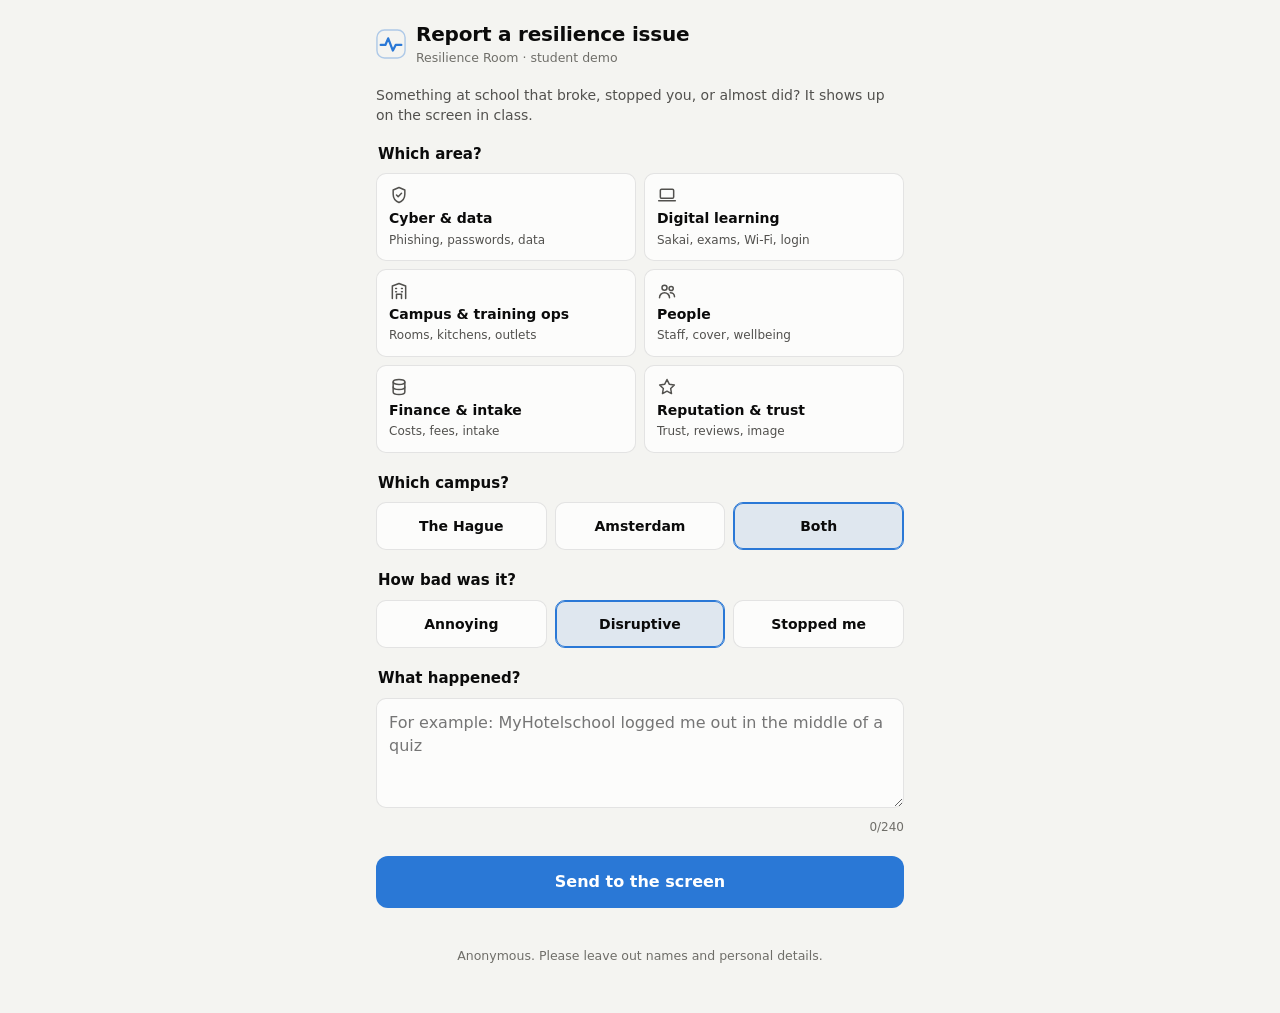
==== report.html @ 8b1511fc "Resilience Room: LDD class 8 demo dashboard Co-Authored-By: Claude Opus 5.5 (1M context) <noreply@an" ====
<!doctype html>
<html lang="en">
<head>
<meta charset="utf-8">
<meta name="viewport" content="width=device-width, initial-scale=1">
<title>Report an issue · Resilience Room</title>
<meta name="description" content="Report a resilience problem you have run into at school. It appears on the Resilience Room dashboard.">
<link rel="icon" href="data:image/svg+xml,%3Csvg xmlns='http://www.w3.org/2000/svg' viewBox='0 0 32 32'%3E%3Crect width='32' height='32' rx='8' fill='%231a1a19'/%3E%3Cpath d='M5 17h5l3-7 5 13 3-6h6' fill='none' stroke='%233987e5' stroke-width='2.6' stroke-linecap='round' stroke-linejoin='round'/%3E%3C/svg%3E">
<link rel="stylesheet" href="assets/style.css">
<style>
  .form { max-width: 560px; margin: 0 auto; padding: 20px 16px 48px; }
  .form header { display: flex; align-items: center; gap: 10px; margin-bottom: 18px; }
  .form header svg { width: 30px; height: 30px; color: var(--accent); flex: none; }
  .form h1 { font-size: 20px; }
  .form .lead { color: var(--ink-2); font-size: 14px; margin-bottom: 18px; }
  fieldset { border: 0; padding: 0; margin: 0 0 20px; }
  legend { font-weight: 600; font-size: 15px; margin-bottom: 8px; }
  .opts { display: grid; grid-template-columns: 1fr 1fr; gap: 8px; }
  .opts.three { grid-template-columns: repeat(3, 1fr); }
  .opt input { position: absolute; opacity: 0; pointer-events: none; }
  .opt label {
    display: flex; flex-direction: column; gap: 3px; min-height: 64px; padding: 11px 12px; border-radius: 10px;
    border: 1px solid var(--border); background: var(--surface); cursor: pointer; font-size: 14px; font-weight: 600;
  }
  .opt label svg { width: 20px; height: 20px; color: var(--ink-2); }
  .opt label small { font-weight: 400; font-size: 12px; color: var(--ink-2); }
  .opt input:checked + label { border-color: var(--accent); box-shadow: inset 0 0 0 1px var(--accent); background: var(--accent-wash); }
  .opt input:focus-visible + label { outline: 2px solid var(--accent); outline-offset: 2px; }
  .opts.three .opt label { min-height: 48px; justify-content: center; text-align: center; }
  textarea {
    width: 100%; min-height: 110px; padding: 12px; border-radius: 10px; border: 1px solid var(--border);
    background: var(--surface); font-size: 16px; resize: vertical;
  }
  textarea:focus { outline: 2px solid var(--accent); outline-offset: 1px; }
  .count { text-align: right; font-size: 12px; color: var(--muted); margin-top: 4px; }
  .send {
    width: 100%; height: 52px; border: 0; border-radius: 12px; background: var(--accent); color: #fff; font-weight: 600; font-size: 16px;
  }
  .send:disabled { opacity: 0.5; cursor: default; }
  .hint { font-size: 12.5px; color: var(--muted); margin-top: 10px; text-align: center; }
  .err { color: var(--bad-text); font-size: 13.5px; margin-top: 10px; text-align: center; min-height: 1.4em; }
  .done { text-align: center; padding: 40px 10px; }
  .done svg { width: 56px; height: 56px; color: var(--good); }
  .done h2 { font-size: 22px; margin: 12px 0 6px; }
  .done p { color: var(--ink-2); }
  .again { margin-top: 20px; height: 44px; padding: 0 18px; border-radius: 10px; border: 1px solid var(--border); background: var(--surface); font-weight: 600; }
</style>
</head>
<body>
<main class="form">
  <header>
    <svg viewBox="0 0 32 32" aria-hidden="true"><rect x="1" y="1" width="30" height="30" rx="8" fill="none" stroke="currentColor" stroke-opacity=".35" stroke-width="1.5"/><path d="M5 17h5l3-7 5 13 3-6h6" fill="none" stroke="currentColor" stroke-width="2.4" stroke-linecap="round" stroke-linejoin="round"/></svg>
    <div><h1>Report a resilience issue</h1><p class="muted" style="font-size:12.5px">Resilience Room · student demo</p></div>
  </header>

  <form id="f" novalidate>
    <p class="lead">Something at school that broke, stopped you, or almost did? It shows up on the screen in class.</p>

    <fieldset>
      <legend>Which area?</legend>
      <div class="opts" id="pillarOpts"></div>
    </fieldset>

    <fieldset>
      <legend>Which campus?</legend>
      <div class="opts three">
        <div class="opt"><input type="radio" name="campus" id="c1" value="The Hague"><label for="c1">The Hague</label></div>
        <div class="opt"><input type="radio" name="campus" id="c2" value="Amsterdam"><label for="c2">Amsterdam</label></div>
        <div class="opt"><input type="radio" name="campus" id="c3" value="Both" checked><label for="c3">Both</label></div>
      </div>
    </fieldset>

    <fieldset>
      <legend>How bad was it?</legend>
      <div class="opts three">
        <div class="opt"><input type="radio" name="sev" id="s1" value="1"><label for="s1">Annoying</label></div>
        <div class="opt"><input type="radio" name="sev" id="s2" value="2" checked><label for="s2">Disruptive</label></div>
        <div class="opt"><input type="radio" name="sev" id="s3" value="3"><label for="s3">Stopped me</label></div>
      </div>
    </fieldset>

    <fieldset>
      <legend><label for="note">What happened?</label></legend>
      <textarea id="note" maxlength="240" placeholder="For example: MyHotelschool logged me out in the middle of a quiz"></textarea>
      <div class="count"><span id="cnt">0</span>/240</div>
    </fieldset>

    <button class="send" id="send" type="submit">Send to the screen</button>
    <p class="err" id="err" role="alert"></p>
    <p class="hint">Anonymous. Please leave out names and personal details.</p>
  </form>

  <div class="done" id="done" hidden>
    <svg viewBox="0 0 24 24" fill="none" stroke="currentColor" stroke-width="2" stroke-linecap="round" stroke-linejoin="round" aria-hidden="true"><circle cx="12" cy="12" r="10"/><path d="M7.5 12.5l3 3 6-6.5"/></svg>
    <h2>Sent. Look at the screen.</h2>
    <p>Your report is on the dashboard now.</p>
    <button class="again" id="again" type="button">Report another</button>
  </div>
</main>

<script src="assets/data.js"></script>
<script>
(function () {
  var CLOUD = { rpc: 'https://fziyuauwrfdmiomwelij.supabase.co/rest/v1/rpc/', key: 'sb_publishable_ADg1MNwF3XHtn0bdRYv8cw_NfdZomZ6' };
  var HINTS = {
    cyber: 'Phishing, passwords, data',
    learning: 'Sakai, exams, Wi-Fi, login',
    campus: 'Rooms, kitchens, outlets',
    people: 'Staff, cover, wellbeing',
    finance: 'Costs, fees, intake',
    reputation: 'Trust, reviews, image'
  };
  var ICON = {
    cyber: '<path d="M12 3l7 3v5c0 4.5-3 8.3-7 10-4-1.7-7-5.5-7-10V6z"/><path d="M9 12l2 2 4-4"/>',
    learning: '<rect x="4" y="5" width="16" height="11" rx="1.5"/><path d="M2 19h20"/>',
    campus: '<path d="M4 21V6l8-3 8 3v15"/><path d="M9 21v-5h6v5M8 9h1M15 9h1M8 13h1M15 13h1"/>',
    people: '<circle cx="9" cy="8" r="3"/><path d="M3 20c0-3.3 2.7-6 6-6s6 2.7 6 6"/><circle cx="17" cy="9" r="2.5"/><path d="M16 14c2.8 0 5 2.2 5 5"/>',
    finance: '<ellipse cx="12" cy="6" rx="7" ry="3"/><path d="M5 6v6c0 1.7 3.1 3 7 3s7-1.3 7-3V6"/><path d="M5 12v6c0 1.7 3.1 3 7 3s7-1.3 7-3v-6"/>',
    reputation: '<path d="M12 3l2.7 5.6 6.1.9-4.4 4.3 1 6.1L12 17l-5.4 2.9 1-6.1-4.4-4.3 6.1-.9z"/>'
  };
  var $ = function (id) { return document.getElementById(id); };
  $('pillarOpts').innerHTML = window.RR.pillars.map(function (p, i) {
    return '<div class="opt"><input type="radio" name="pillar" id="p' + i + '" value="' + p.id + '"><label for="p' + i + '">' +
      '<svg viewBox="0 0 24 24" fill="none" stroke="currentColor" stroke-width="1.8" stroke-linecap="round" stroke-linejoin="round" aria-hidden="true">' + ICON[p.id] + '</svg>' +
      p.name + '<small>' + HINTS[p.id] + '</small></label></div>';
  }).join('');

  var note = $('note');
  note.addEventListener('input', function () { $('cnt').textContent = note.value.length; });

  function val(name) { var c = document.querySelector('input[name="' + name + '"]:checked'); return c ? c.value : null; }

  $('f').addEventListener('submit', function (e) {
    e.preventDefault();
    var err = $('err');
    err.textContent = '';
    var pillar = val('pillar');
    if (!pillar) { err.textContent = 'Pick an area first.'; return; }
    if (note.value.trim().length < 3) { err.textContent = 'Write a few words about what happened.'; note.focus(); return; }
    var btn = $('send');
    btn.disabled = true; btn.textContent = 'Sending…';
    fetch(CLOUD.rpc + 'resilience_report', {
      method: 'POST',
      headers: { apikey: CLOUD.key, Authorization: 'Bearer ' + CLOUD.key, 'Content-Type': 'application/json' },
      body: JSON.stringify({ p_pillar: pillar, p_campus: val('campus'), p_severity: Number(val('sev')), p_note: note.value.trim() })
    }).then(function (r) {
      if (!r.ok) return r.json().then(function (j) { throw new Error(j && j.message || 'Error ' + r.status); });
      $('f').hidden = true; $('done').hidden = false;
    }).catch(function (x) {
      err.textContent = 'Could not send: ' + (x.message || x) + '. Try again.';
    }).then(function () {
      btn.disabled = false; btn.textContent = 'Send to the screen';
    });
  });

  $('again').addEventListener('click', function () {
    note.value = ''; $('cnt').textContent = '0';
    $('done').hidden = true; $('f').hidden = false;
    window.scrollTo(0, 0);
  });
})();
</script>
</body>
</html>
---- assets/style.css ----
:root {
  color-scheme: light;
  --page: #f4f4f1;
  --surface: #fcfcfb;
  --surface-2: #f0efec;
  --ink: #0b0b0b;
  --ink-2: #52514e;
  --muted: #6f6e69;
  --grid: #e1e0d9;
  --axis: #c3c2b7;
  --border: rgba(11, 11, 11, 0.10);
  --accent: #2a78d6;
  --accent-wash: rgba(42, 120, 214, 0.10);
  --good: #0ca30c;
  --warning: #fab219;
  --serious: #ec835a;
  --critical: #d03b3b;
  --good-text: #006300;
  --bad-text: #b02a2a;
  --shadow: 0 1px 2px rgba(0, 0, 0, 0.04);
  --radius: 10px;
  --mono: ui-monospace, "SF Mono", Menlo, Consolas, monospace;
}
@media (prefers-color-scheme: dark) {
  :root:not([data-theme="light"]) {
    color-scheme: dark;
    --page: #0d0d0d;
    --surface: #1a1a19;
    --surface-2: #232321;
    --ink: #f0efec;
    --ink-2: #c3c2b7;
    --muted: #8f8d86;
    --grid: #2c2c2a;
    --axis: #383835;
    --border: rgba(255, 255, 255, 0.10);
    --accent: #3987e5;
    --accent-wash: rgba(57, 135, 229, 0.14);
    --good-text: #0ca30c;
    --bad-text: #e66767;
    --shadow: none;
  }
}
:root[data-theme="dark"] {
  color-scheme: dark;
  --page: #0d0d0d;
  --surface: #1a1a19;
  --surface-2: #232321;
  --ink: #f0efec;
  --ink-2: #c3c2b7;
  --muted: #8f8d86;
  --grid: #2c2c2a;
  --axis: #383835;
  --border: rgba(255, 255, 255, 0.10);
  --accent: #3987e5;
  --accent-wash: rgba(57, 135, 229, 0.14);
  --good-text: #0ca30c;
  --bad-text: #e66767;
  --shadow: none;
}

* { box-sizing: border-box; }
[hidden] { display: none !important; }
html { -webkit-text-size-adjust: 100%; scroll-behavior: smooth; scroll-padding-top: 120px; }
body {
  margin: 0;
  background: var(--page);
  color: var(--ink);
  font: 15px/1.45 system-ui, -apple-system, "Segoe UI", sans-serif;
}
button, input, select, textarea { font: inherit; color: inherit; }
button { cursor: pointer; }
h1, h2, h3, h4 { margin: 0; font-weight: 600; letter-spacing: -0.01em; }
p { margin: 0; }
a { color: var(--accent); }
.wrap { max-width: 1440px; margin: 0 auto; padding: 0 24px; }
.mono { font-family: var(--mono); font-variant-numeric: tabular-nums; }
.muted { color: var(--muted); }
.ink2 { color: var(--ink-2); }
.sr { position: absolute; width: 1px; height: 1px; overflow: hidden; clip: rect(0 0 0 0); white-space: nowrap; }

/* Top bar */
.top {
  position: sticky; top: 0; z-index: 20;
  background: color-mix(in srgb, var(--page) 88%, transparent);
  backdrop-filter: blur(10px);
  border-bottom: 1px solid var(--border);
}
.top .wrap { display: flex; align-items: center; gap: 16px; min-height: 60px; flex-wrap: wrap; padding-top: 8px; padding-bottom: 8px; }
.brand { display: flex; align-items: center; gap: 12px; margin-right: auto; min-width: 0; }
.brand-mark { width: 34px; height: 34px; flex: none; color: var(--accent); }
.brand h1 { font-size: 18px; line-height: 1.15; }
.brand p { font-size: 12.5px; color: var(--ink-2); }
.demo-tag {
  font-size: 11px; font-weight: 600; letter-spacing: 0.06em; text-transform: uppercase;
  padding: 3px 8px; border-radius: 999px; border: 1px solid var(--border); color: var(--ink-2); white-space: nowrap;
}
.clock { font-size: 13px; color: var(--ink-2); white-space: nowrap; display: flex; align-items: center; gap: 8px; }
.pulse-dot { width: 8px; height: 8px; border-radius: 50%; background: var(--good); box-shadow: 0 0 0 0 rgba(12, 163, 12, 0.5); animation: pulse 2s infinite; }
@keyframes pulse { 0% { box-shadow: 0 0 0 0 rgba(12, 163, 12, 0.45); } 70% { box-shadow: 0 0 0 8px rgba(12, 163, 12, 0); } 100% { box-shadow: 0 0 0 0 rgba(12, 163, 12, 0); } }
.icon-btn {
  display: inline-flex; align-items: center; justify-content: center; gap: 6px;
  height: 34px; min-width: 34px; padding: 0 10px; border-radius: 8px;
  border: 1px solid var(--border); background: var(--surface); color: var(--ink-2); font-size: 13px;
}
.icon-btn:hover { color: var(--ink); background: var(--surface-2); }
.icon-btn svg { width: 16px; height: 16px; }

.subnav { display: flex; gap: 4px; overflow-x: auto; scrollbar-width: none; border-top: 1px solid var(--border); }
.subnav::-webkit-scrollbar { display: none; }
.subnav a {
  flex: none; padding: 9px 10px; font-size: 13px; color: var(--ink-2); text-decoration: none; border-bottom: 2px solid transparent;
}
.subnav a:hover { color: var(--ink); }
.subnav a.on { color: var(--ink); border-bottom-color: var(--accent); }

/* Filters */
.filters { display: flex; flex-wrap: wrap; gap: 12px 20px; align-items: center; padding: 18px 0 6px; }
.seg { display: inline-flex; border: 1px solid var(--border); border-radius: 9px; padding: 3px; background: var(--surface); }
.seg button { border: 0; background: none; padding: 6px 12px; border-radius: 6px; font-size: 13px; color: var(--ink-2); }
.seg button:hover { color: var(--ink); }
.seg button[aria-pressed="true"] { background: var(--surface-2); color: var(--ink); font-weight: 600; box-shadow: inset 0 0 0 1px var(--border); }
.filter-label { font-size: 12px; color: var(--muted); margin-right: 8px; }
.filters .note { font-size: 12.5px; color: var(--muted); margin-left: auto; }

/* Sections and cards */
section.block { padding: 22px 0 6px; }
.section-head { display: flex; align-items: baseline; gap: 12px; flex-wrap: wrap; margin-bottom: 12px; }
.section-head h2 { font-size: 19px; }
.section-head p { color: var(--ink-2); font-size: 13.5px; }
.section-head .num { font-family: var(--mono); font-size: 12px; color: var(--muted); }
.card {
  background: var(--surface); border: 1px solid var(--border); border-radius: var(--radius); box-shadow: var(--shadow);
  padding: 16px 18px; min-width: 0;
}
.card h3 { font-size: 14.5px; }
.card .sub { font-size: 12.5px; color: var(--ink-2); }

/* Status chip: icon + label, never colour alone */
.status { display: inline-flex; align-items: center; gap: 5px; font-size: 12.5px; font-weight: 600; color: var(--ink); white-space: nowrap; }
.status svg { width: 14px; height: 14px; flex: none; }
.s-good { --s: var(--good); }
.s-warning { --s: var(--warning); }
.s-serious { --s: var(--serious); }
.s-critical { --s: var(--critical); }
.status svg { color: var(--s); }

/* Overview */
.overview { display: grid; grid-template-columns: minmax(320px, 1fr) minmax(0, 2fr); gap: 14px; }
.hero { display: flex; flex-direction: column; gap: 10px; }
.hero-top { display: flex; align-items: flex-end; gap: 16px; flex-wrap: wrap; }
.hero-num { font-size: 72px; line-height: 0.9; font-weight: 600; letter-spacing: -0.03em; }
.hero-num small { font-size: 22px; color: var(--muted); font-weight: 500; letter-spacing: 0; }
.hero-meta { display: flex; flex-direction: column; gap: 4px; padding-bottom: 6px; }
.delta { font-size: 13px; font-weight: 600; }
.delta.up { color: var(--good-text); }
.delta.down { color: var(--bad-text); }
.delta.flat { color: var(--muted); }
.hero p.read { font-size: 13.5px; color: var(--ink-2); }
.chart-box { position: relative; }
.chart-box svg { display: block; width: 100%; overflow: visible; }
.tip {
  position: absolute; pointer-events: none; z-index: 5; min-width: 120px;
  background: var(--surface); border: 1px solid var(--border); border-radius: 8px; padding: 7px 10px;
  box-shadow: 0 6px 20px rgba(0, 0, 0, 0.18); font-size: 12.5px; opacity: 0; transition: opacity 0.12s;
}
.tip strong { display: block; font-size: 15px; }
.tip .k { color: var(--ink-2); }
.tip .key { display: inline-block; width: 12px; height: 2px; background: var(--accent); vertical-align: middle; margin-right: 6px; }
.table-toggle { border: 0; background: none; color: var(--accent); font-size: 12.5px; padding: 0; }
table.data { width: 100%; border-collapse: collapse; font-size: 12.5px; }
table.data th, table.data td { text-align: left; padding: 5px 6px; border-bottom: 1px solid var(--grid); }
table.data td.n, table.data th.n { text-align: right; font-variant-numeric: tabular-nums; }

.pillars { display: grid; grid-template-columns: repeat(3, minmax(0, 1fr)); gap: 14px; }
.pillar { display: flex; flex-direction: column; gap: 8px; position: relative; text-align: left; cursor: pointer; transition: transform 0.15s, border-color 0.2s; }
.pillar:hover { border-color: color-mix(in srgb, var(--accent) 45%, var(--border)); }
.pillar:focus-visible { outline: 2px solid var(--accent); outline-offset: 2px; }
.pillar-head { display: flex; align-items: center; gap: 8px; }
.pillar-head svg { width: 18px; height: 18px; color: var(--ink-2); flex: none; }
.pillar-head h3 { font-size: 14px; }
.pillar-score { display: flex; align-items: baseline; gap: 10px; flex-wrap: wrap; }
.pillar-score .v { font-size: 34px; font-weight: 600; letter-spacing: -0.02em; line-height: 1; }
.pillar .weak { font-size: 12.5px; color: var(--ink-2); min-height: 2.9em; }
.pillar .weak b { color: var(--ink); font-weight: 600; }
.meter { height: 6px; border-radius: 3px; background: var(--surface-2); overflow: hidden; }
.meter i { display: block; height: 100%; border-radius: 3px; background: var(--s, var(--accent)); transition: width 0.8s cubic-bezier(.2, .8, .2, 1); }
.pillar.hit { animation: hit 1.2s ease-in-out 3; border-color: var(--critical); }
@keyframes hit { 50% { box-shadow: 0 0 0 4px color-mix(in srgb, var(--critical) 30%, transparent); } }

/* Stress test */
.scenarios { display: grid; grid-template-columns: repeat(6, minmax(0, 1fr)); gap: 10px; }
.scn {
  display: flex; flex-direction: column; align-items: flex-start; gap: 8px; text-align: left;
  padding: 14px; border-radius: var(--radius); border: 1px solid var(--border); background: var(--surface); min-height: 96px;
  transition: border-color 0.2s, background 0.2s;
}
.scn svg { width: 22px; height: 22px; color: var(--ink-2); }
.scn span { font-weight: 600; font-size: 14px; line-height: 1.25; }
.scn:hover { border-color: color-mix(in srgb, var(--critical) 50%, var(--border)); }
.scn[aria-pressed="true"] { border-color: var(--critical); background: color-mix(in srgb, var(--critical) 9%, var(--surface)); }
.scn[aria-pressed="true"] svg { color: var(--critical); }
.sim { margin-top: 12px; display: none; }
.sim.on { display: grid; grid-template-columns: minmax(0, 1.25fr) minmax(0, 1fr); gap: 14px; }
.sim-banner { display: flex; align-items: center; gap: 10px; font-size: 12px; font-weight: 700; letter-spacing: 0.08em; text-transform: uppercase; color: var(--bad-text); }
.sim-banner .pulse-dot { background: var(--critical); animation: pulse-red 1.4s infinite; }
@keyframes pulse-red { 0% { box-shadow: 0 0 0 0 rgba(208, 59, 59, 0.5); } 70% { box-shadow: 0 0 0 8px rgba(208, 59, 59, 0); } 100% { box-shadow: 0 0 0 0 rgba(208, 59, 59, 0); } }
.sim h3 { font-size: 20px; margin: 6px 0 6px; }
.sim .blurb { color: var(--ink-2); font-size: 14px; }
.sim .bench { margin-top: 10px; font-size: 12.5px; color: var(--ink-2); border-left: 2px solid var(--axis); padding-left: 10px; }
.cols2 { display: grid; grid-template-columns: 1fr 1fr; gap: 14px; margin-top: 14px; }
.list-x { margin: 6px 0 0; padding: 0; list-style: none; display: flex; flex-direction: column; gap: 6px; font-size: 13.5px; }
.list-x li { display: flex; gap: 8px; align-items: flex-start; }
.list-x li svg { width: 14px; height: 14px; flex: none; margin-top: 3px; }
.list-x.breaks svg { color: var(--critical); }
.list-x.play li { counter-increment: step; }
.list-x.play li::before { content: counter(step); flex: none; width: 20px; height: 20px; border-radius: 50%; border: 1px solid var(--axis); font-size: 11px; display: grid; place-items: center; color: var(--ink-2); margin-top: 0; }
.list-x.play { counter-reset: step; }
.h4 { font-size: 12px; font-weight: 600; letter-spacing: 0.05em; text-transform: uppercase; color: var(--muted); }
.drop { display: flex; gap: 18px; flex-wrap: wrap; margin: 12px 0 2px; }
.drop div { display: flex; flex-direction: column; }
.drop .big { font-size: 30px; font-weight: 600; line-height: 1.1; }
.recov { display: flex; flex-direction: column; gap: 14px; margin-top: 10px; }
.rbar-label { display: flex; justify-content: space-between; gap: 8px; font-size: 13px; margin-bottom: 5px; flex-wrap: wrap; }
.rtrack { position: relative; height: 14px; }
.rtrack i { position: absolute; left: 0; top: 0; bottom: 0; border-radius: 0 4px 4px 0; background: var(--s); transition: width 1s cubic-bezier(.2, .8, .2, 1); }
.rtrack .rto { position: absolute; top: -5px; bottom: -5px; width: 2px; background: var(--ink); }
.rto-key { font-size: 12px; color: var(--ink-2); display: flex; align-items: center; gap: 6px; }
.rto-key i { width: 2px; height: 12px; background: var(--ink); display: inline-block; }
.reset { margin-left: auto; }

/* Challenges + track and trace */
.split { display: grid; grid-template-columns: minmax(0, 0.9fr) minmax(0, 1.1fr); gap: 24px; align-items: start; }
.matrix-wrap { display: grid; grid-template-columns: 22px minmax(0, 1fr); gap: 6px; }
.matrix-y { writing-mode: vertical-rl; transform: rotate(180deg); text-align: center; font-size: 12px; color: var(--muted); }
.matrix { display: grid; grid-template-columns: repeat(5, minmax(0, 1fr)); gap: 3px; }
.cell { aspect-ratio: 1.7; border-radius: 6px; display: flex; flex-wrap: wrap; align-content: center; justify-content: center; gap: 4px; padding: 4px; position: relative; }
.cell.lv1 { background: color-mix(in srgb, var(--good) 13%, var(--surface)); }
.cell.lv2 { background: color-mix(in srgb, var(--warning) 18%, var(--surface)); }
.cell.lv3 { background: color-mix(in srgb, var(--serious) 24%, var(--surface)); }
.cell.lv4 { background: color-mix(in srgb, var(--critical) 26%, var(--surface)); }
.rdot {
  min-width: 30px; height: 24px; padding: 0 6px; border-radius: 12px; border: 0;
  background: var(--surface); color: var(--ink); font-family: var(--mono); font-size: 11.5px; font-weight: 600;
  box-shadow: 0 0 0 2px var(--surface), 0 1px 3px rgba(0, 0, 0, 0.25);
}
.rdot:hover, .rdot.on { background: var(--ink); color: var(--surface); }
.matrix-x { display: grid; grid-template-columns: repeat(5, minmax(0, 1fr)); text-align: center; font-size: 11px; color: var(--muted); margin-top: 4px; }
.matrix-xl { text-align: center; font-size: 12px; color: var(--muted); margin-top: 2px; }
.legend { display: flex; flex-wrap: wrap; gap: 12px; font-size: 12px; color: var(--ink-2); margin-top: 10px; }
.legend span { display: inline-flex; align-items: center; gap: 6px; }
.legend i { width: 12px; height: 12px; border-radius: 3px; display: inline-block; }
.risk-list { list-style: none; margin: 0; padding: 0; display: flex; flex-direction: column; }
.risk-list li { display: grid; grid-template-columns: 40px minmax(0, 1fr) auto; gap: 10px; padding: 7px 6px; border-bottom: 1px solid var(--grid); cursor: pointer; font-size: 13.5px; align-items: start; border-radius: 6px; }
.risk-list li.on { background: var(--accent-wash); }
.risk-list .rid { font-family: var(--mono); font-size: 12px; color: var(--muted); padding-top: 1px; }
.risk-list .fix { font-size: 12.5px; color: var(--ink-2); }
.risk-list .score { font-family: var(--mono); font-size: 12px; text-align: right; }
.arrow { font-size: 12px; color: var(--ink-2); }

.stats { display: grid; grid-template-columns: repeat(3, minmax(0, 1fr)); gap: 10px; margin-bottom: 12px; }
.stat { border: 1px solid var(--border); border-radius: 8px; padding: 10px 12px; background: var(--surface-2); }
.stat .l { font-size: 12px; color: var(--ink-2); }
.stat .v { font-size: 24px; font-weight: 600; line-height: 1.2; }
.inc-list { list-style: none; margin: 0; padding: 0; display: flex; flex-direction: column; gap: 6px; }
.inc {
  width: 100%; display: grid; grid-template-columns: auto minmax(0, 1fr) auto; gap: 10px; align-items: center; text-align: left;
  padding: 9px 10px; border: 1px solid var(--border); border-radius: 8px; background: var(--surface);
}
.inc:hover { background: var(--surface-2); }
.inc[aria-pressed="true"] { border-color: var(--accent); box-shadow: inset 3px 0 0 var(--accent); }
.inc.live { border-color: var(--critical); box-shadow: inset 3px 0 0 var(--critical); }
.inc .id { font-family: var(--mono); font-size: 11.5px; color: var(--muted); }
.inc .t { font-size: 13.5px; font-weight: 500; white-space: nowrap; overflow: hidden; text-overflow: ellipsis; }
.inc .m { font-size: 12px; color: var(--ink-2); }
.badge { font-size: 11px; font-weight: 600; padding: 2px 8px; border-radius: 999px; border: 1px solid var(--border); white-space: nowrap; color: var(--ink-2); }
.badge.live { color: #fff; background: var(--critical); border-color: var(--critical); }
.badge.open { color: var(--ink); border-color: var(--serious); }
.trace { min-width: 0; }
.trace h4 { margin-top: 2px; }
.trace h4 { font-size: 16px; margin: 4px 0 4px; }
.steps { display: grid; grid-template-columns: repeat(5, minmax(0, 1fr)); margin: 16px 0 8px; position: relative; }
.step { position: relative; padding-top: 22px; font-size: 12px; min-width: 0; }
.step::before { content: ""; position: absolute; top: 7px; left: 0; right: 0; height: 2px; background: var(--grid); }
.step:first-child::before { left: 8px; }
.step:last-child::before { right: calc(100% - 8px); }
.step .dot { position: absolute; top: 0; left: 0; width: 16px; height: 16px; border-radius: 50%; background: var(--surface); border: 2px solid var(--axis); z-index: 1; }
.step.done::before { background: var(--accent); }
.step.done .dot { background: var(--accent); border-color: var(--accent); }
.step.now .dot { border-color: var(--critical); background: var(--critical); animation: pulse-red 1.4s infinite; }
.step b { display: block; font-size: 12.5px; }
.step span { color: var(--ink-2); display: block; }
.facts { display: grid; grid-template-columns: 110px minmax(0, 1fr); gap: 6px 12px; font-size: 13px; margin-top: 12px; }
.facts dt { color: var(--muted); }
.facts dd { margin: 0; }

/* KPI board */
.kpi-board { display: grid; grid-template-columns: repeat(3, minmax(0, 1fr)); gap: 14px; }
.kpi-card .head { display: flex; align-items: center; gap: 8px; margin-bottom: 4px; }
.kpi-card .head svg { width: 18px; height: 18px; color: var(--ink-2); }
.kpi-card .q { font-size: 12.5px; color: var(--ink-2); margin-bottom: 8px; }
.kpi { display: grid; grid-template-columns: minmax(0, 1fr) 84px auto; gap: 4px 10px; align-items: center; padding: 9px 0; border-top: 1px solid var(--grid); }
.kpi .name { font-size: 13px; }
.kpi .tgt { font-size: 11.5px; color: var(--muted); }
.kpi .val { text-align: right; font-size: 18px; font-weight: 600; line-height: 1.1; white-space: nowrap; }
.kpi .val small { font-size: 12px; font-weight: 500; color: var(--ink-2); }
.kpi .spark { width: 84px; height: 30px; }
.kpi .why { grid-column: 1 / -1; font-size: 12px; color: var(--ink-2); display: none; }
.kpi.open .why { display: block; }
.kpi.changed .val { color: var(--bad-text); }
.kpi button.name-btn { border: 0; background: none; padding: 0; text-align: left; display: block; }
.kpi button.name-btn:hover .name { text-decoration: underline; text-decoration-color: var(--axis); }
.owner { font-size: 11.5px; color: var(--muted); margin-top: 8px; }

/* Live */
.live-grid { display: grid; grid-template-columns: 300px minmax(0, 1fr) minmax(0, 0.8fr); gap: 14px; align-items: start; }
.qr-card { display: flex; flex-direction: column; align-items: center; gap: 12px; text-align: center; }
.qr { background: #fff; padding: 12px; border-radius: 10px; width: 228px; height: 228px; }
.qr img, .qr canvas { width: 204px !important; height: 204px !important; display: block; }
.qr-url { font-family: var(--mono); font-size: 12px; color: var(--ink-2); word-break: break-all; }
.feed { list-style: none; margin: 0; padding: 0; display: flex; flex-direction: column; gap: 8px; max-height: 470px; overflow-y: auto; }
.feed li { border: 1px solid var(--border); border-radius: 8px; padding: 10px 12px; background: var(--surface-2); display: grid; grid-template-columns: minmax(0, 1fr) auto; gap: 4px 10px; }
.feed li.fresh { animation: fresh 2.4s ease-out; }
@keyframes fresh { 0% { background: var(--accent-wash); transform: translateY(-6px); } 30% { transform: none; } }
.feed .note { font-size: 14px; grid-column: 1 / -1; overflow-wrap: anywhere; }
.feed .meta { font-size: 12px; color: var(--ink-2); }
.feed .hide-btn { border: 1px solid var(--border); background: var(--surface); border-radius: 6px; font-size: 11px; padding: 2px 8px; color: var(--ink-2); }
.empty { border: 1px dashed var(--axis); border-radius: 10px; padding: 26px 16px; text-align: center; color: var(--ink-2); font-size: 13.5px; }
.bars { display: flex; flex-direction: column; gap: 10px; margin-top: 6px; }
.bar-row { display: grid; grid-template-columns: 158px minmax(0, 1fr); gap: 10px; align-items: center; font-size: 12.5px; }
.bar-row .track { display: flex; align-items: center; gap: 8px; }
.bar-row .fill { height: 16px; min-width: 2px; border-radius: 0 4px 4px 0; background: var(--accent); transition: width 0.6s; }
.bar-row .n { font-size: 12.5px; font-variant-numeric: tabular-nums; color: var(--ink); }
.big-count { font-size: 40px; font-weight: 600; line-height: 1; }
.presenter { margin-top: 12px; display: flex; gap: 6px; align-items: center; font-size: 12px; color: var(--muted); }
.presenter input { width: 90px; padding: 4px 8px; border-radius: 6px; border: 1px solid var(--border); background: var(--surface); font-size: 12px; }

/* Marriott */
.cases { display: grid; grid-template-columns: 1fr 1fr; gap: 14px; }
.case .yr { font-family: var(--mono); font-size: 12px; color: var(--muted); }
.case h3 { font-size: 17px; margin: 2px 0 8px; }
.case p { font-size: 13.5px; color: var(--ink-2); }
.case .lesson { margin-top: 12px; font-size: 14px; font-weight: 600; color: var(--ink); }
.chips { display: flex; flex-wrap: wrap; gap: 6px; margin-top: 10px; }
.chip { font-size: 12px; padding: 3px 9px; border-radius: 999px; background: var(--surface-2); border: 1px solid var(--border); color: var(--ink-2); }

/* About */
.about { display: grid; grid-template-columns: 1.1fr 1fr 1fr; gap: 14px; }
.about ol, .about ul { margin: 8px 0 0; padding-left: 18px; font-size: 13.5px; color: var(--ink-2); display: flex; flex-direction: column; gap: 5px; }
.about li b { color: var(--ink); font-weight: 600; }
footer { padding: 28px 0 40px; font-size: 12.5px; color: var(--muted); }

/* Toast */
.toast {
  position: fixed; right: 20px; bottom: 20px; z-index: 50; max-width: 340px;
  background: var(--surface); border: 1px solid var(--border); border-left: 3px solid var(--accent);
  border-radius: 10px; padding: 12px 14px; box-shadow: 0 10px 30px rgba(0, 0, 0, 0.3); font-size: 13.5px;
  transform: translateY(20px); opacity: 0; transition: all 0.25s; pointer-events: none;
}
.toast.on { transform: none; opacity: 1; }
.toast b { display: block; font-size: 12px; color: var(--ink-2); font-weight: 600; margin-bottom: 2px; }

/* Responsive */
@media (max-width: 1180px) {
  .overview { grid-template-columns: 1fr; }
  .scenarios { grid-template-columns: repeat(3, minmax(0, 1fr)); }
  .split { grid-template-columns: 1fr; }
  .kpi-board { grid-template-columns: repeat(2, minmax(0, 1fr)); }
  .live-grid { grid-template-columns: 280px minmax(0, 1fr); }
  .live-grid > :last-child { grid-column: 1 / -1; }
  .about { grid-template-columns: 1fr 1fr; }
}
@media (max-width: 760px) {
  .wrap { padding: 0 16px; }
  .pillars { grid-template-columns: repeat(2, minmax(0, 1fr)); }
  .scenarios { grid-template-columns: repeat(2, minmax(0, 1fr)); }
  .sim.on { grid-template-columns: 1fr; }
  .cols2 { grid-template-columns: 1fr; }
  .kpi-board { grid-template-columns: 1fr; }
  .live-grid { grid-template-columns: 1fr; }
  .cases, .about { grid-template-columns: 1fr; }
  .hero-num { font-size: 60px; }
  .steps { grid-template-columns: 1fr; gap: 0; }
  .step { padding: 0 0 12px 26px; }
  .step::before { top: 0; bottom: 0; left: 7px; right: auto; width: 2px; height: auto; }
  .step:first-child::before { left: 7px; top: 8px; }
  .step:last-child::before { right: auto; bottom: calc(100% - 8px); }
  .stats { grid-template-columns: 1fr 1fr 1fr; }
  .stat .v { font-size: 19px; }
  .filters .note { margin-left: 0; }
  .brand p { display: none; }
  .clock { display: none; }
}
@media (max-width: 420px) {
  .pillars { grid-template-columns: 1fr; }
  .pillar .weak { min-height: 0; }
}
@media (prefers-reduced-motion: reduce) {
  *, *::before, *::after { animation: none !important; transition: none !important; }
}
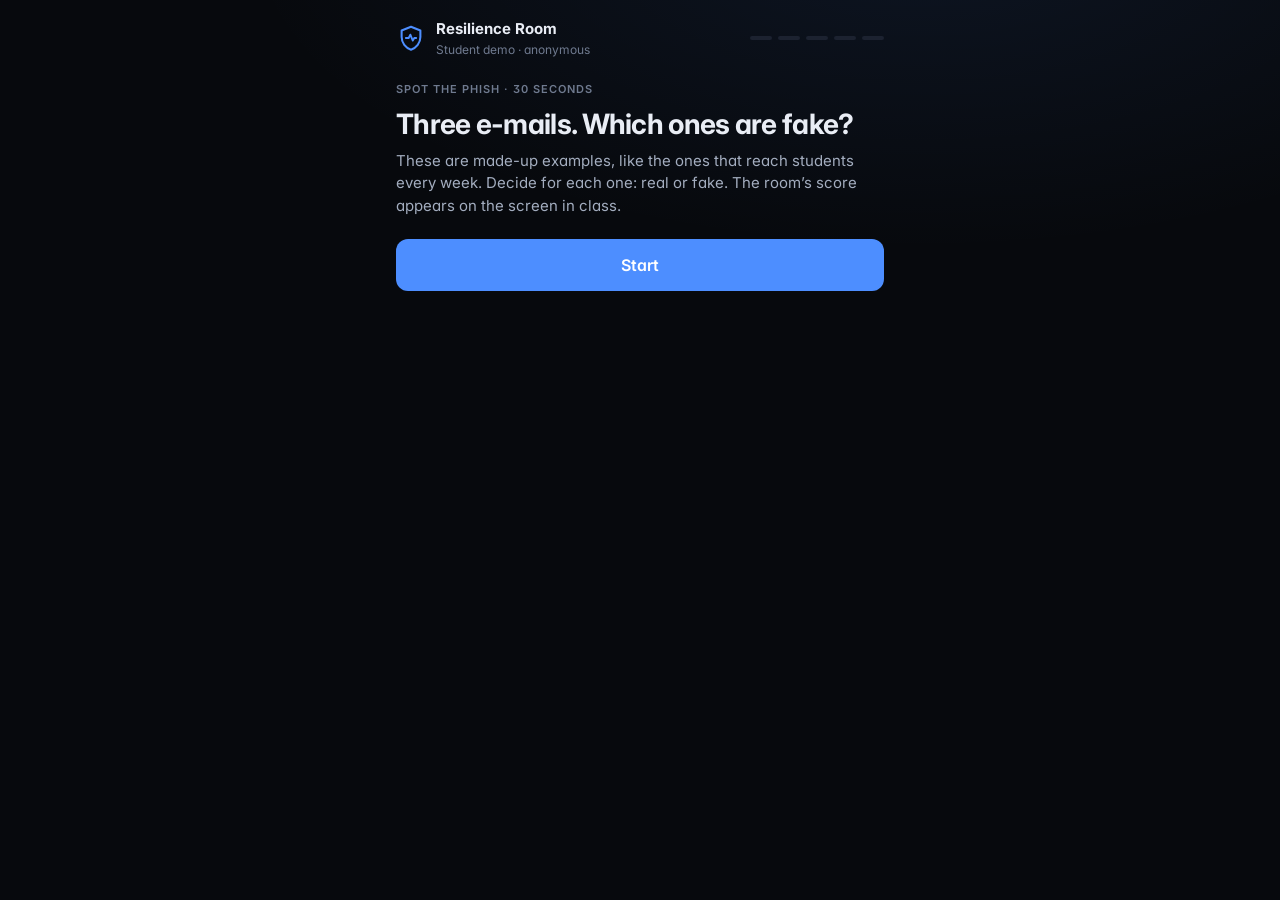
==== commit 56e7ba0f: "v2: cyber-first redesign on NIST CSF 2.0, app layout, attack simulator, Spot the phish Co-Authored-B" ====
--- a/report.html
+++ b/report.html
@@ -1,163 +1,164 @@
 <!doctype html>
-<html lang="en">
+<html lang="en" data-theme="dark">
 <head>
 <meta charset="utf-8">
 <meta name="viewport" content="width=device-width, initial-scale=1">
-<title>Report an issue · Resilience Room</title>
-<meta name="description" content="Report a resilience problem you have run into at school. It appears on the Resilience Room dashboard.">
-<link rel="icon" href="data:image/svg+xml,%3Csvg xmlns='http://www.w3.org/2000/svg' viewBox='0 0 32 32'%3E%3Crect width='32' height='32' rx='8' fill='%231a1a19'/%3E%3Cpath d='M5 17h5l3-7 5 13 3-6h6' fill='none' stroke='%233987e5' stroke-width='2.6' stroke-linecap='round' stroke-linejoin='round'/%3E%3C/svg%3E">
+<title>Spot the phish · Resilience Room</title>
+<meta name="description" content="Three e-mails: real or fake? Then report a problem you have run into at school. Student demo.">
+<link rel="icon" href="data:image/svg+xml,%3Csvg xmlns='http://www.w3.org/2000/svg' viewBox='0 0 32 32'%3E%3Crect width='32' height='32' rx='8' fill='%230b0e14'/%3E%3Cpath d='M16 5l9 3.6v6.2c0 5.6-3.8 10.4-9 12.2-5.2-1.8-9-6.6-9-12.2V8.6z' fill='none' stroke='%234d8eff' stroke-width='2.4' stroke-linejoin='round'/%3E%3C/svg%3E">
+<link rel="preconnect" href="https://fonts.googleapis.com">
+<link rel="preconnect" href="https://fonts.gstatic.com" crossorigin>
+<link href="https://fonts.googleapis.com/css2?family=Inter:wght@400;500;600;700&family=JetBrains+Mono:wght@400;500&display=swap" rel="stylesheet">
 <link rel="stylesheet" href="assets/style.css">
 <style>
-  .form { max-width: 560px; margin: 0 auto; padding: 20px 16px 48px; }
-  .form header { display: flex; align-items: center; gap: 10px; margin-bottom: 18px; }
-  .form header svg { width: 30px; height: 30px; color: var(--accent); flex: none; }
-  .form h1 { font-size: 20px; }
-  .form .lead { color: var(--ink-2); font-size: 14px; margin-bottom: 18px; }
-  fieldset { border: 0; padding: 0; margin: 0 0 20px; }
+  .m { max-width: 520px; margin: 0 auto; padding: 18px 16px 48px; }
+  .m header { display: flex; align-items: center; gap: 10px; margin-bottom: 18px; }
+  .m header svg { width: 30px; height: 30px; color: var(--accent); flex: none; }
+  .m header b { display: block; font-size: 15px; }
+  .m header small { display: block; font-size: 12px; color: var(--muted); }
+  .steps-dots { display: flex; gap: 6px; margin-left: auto; }
+  .steps-dots i { width: 22px; height: 4px; border-radius: 2px; background: var(--panel-3); }
+  .steps-dots i.on { background: var(--accent); }
+  h1.big { font-size: 28px; line-height: 1.15; letter-spacing: -0.025em; margin: 10px 0 10px; }
+  .intro p { color: var(--ink-2); font-size: 15px; margin-bottom: 22px; }
+  .btn { width: 100%; height: 52px; border: 0; border-radius: 12px; background: var(--accent); color: #fff; font-weight: 600; font-size: 16px; }
+  .btn.ghost { background: var(--panel); border: 1px solid var(--line-2); color: var(--ink); }
+  .btn:disabled { opacity: 0.5; }
+  .mail { border: 1px solid var(--line-2); border-radius: 14px; background: var(--panel); overflow: hidden; margin: 12px 0 16px; }
+  .mail .hd { padding: 14px 16px; border-bottom: 1px solid var(--line); background: var(--panel-2); }
+  .mail .from { display: flex; align-items: center; gap: 10px; }
+  .mail .av { width: 34px; height: 34px; border-radius: 50%; background: var(--panel-3); display: grid; place-items: center; font-weight: 700; color: var(--ink-2); flex: none; }
+  .mail .nm { font-weight: 600; font-size: 14px; }
+  .mail .ad { font-family: var(--mono); font-size: 12px; color: var(--ink-2); word-break: break-all; }
+  .mail .sj { font-size: 16px; font-weight: 600; margin-top: 12px; }
+  .mail .bd { padding: 16px; font-size: 14.5px; color: var(--ink-2); }
+  .choice { display: grid; grid-template-columns: 1fr 1fr; gap: 10px; }
+  .choice button { height: 56px; border-radius: 12px; border: 1px solid var(--line-2); background: var(--panel); font-weight: 700; font-size: 16px; }
+  .choice button:active { transform: scale(0.98); }
+  .verdict { border-radius: 12px; padding: 14px 16px; margin-bottom: 14px; border: 1px solid var(--line-2); }
+  .verdict.ok { background: color-mix(in srgb, var(--good) 14%, var(--panel)); border-color: color-mix(in srgb, var(--good) 45%, transparent); }
+  .verdict.bad { background: color-mix(in srgb, var(--critical) 14%, var(--panel)); border-color: color-mix(in srgb, var(--critical) 45%, transparent); }
+  .verdict b { font-size: 16px; display: block; margin-bottom: 6px; }
+  .verdict ul { margin: 0; padding-left: 18px; font-size: 14px; color: var(--ink-2); }
+  .score { text-align: center; padding: 18px 0 8px; }
+  .score .n { font-size: 64px; font-weight: 700; letter-spacing: -0.04em; line-height: 1; }
+  .score p { color: var(--ink-2); margin-top: 8px; }
+  fieldset { border: 0; padding: 0; margin: 0 0 18px; }
   legend { font-weight: 600; font-size: 15px; margin-bottom: 8px; }
   .opts { display: grid; grid-template-columns: 1fr 1fr; gap: 8px; }
   .opts.three { grid-template-columns: repeat(3, 1fr); }
   .opt input { position: absolute; opacity: 0; pointer-events: none; }
-  .opt label {
-    display: flex; flex-direction: column; gap: 3px; min-height: 64px; padding: 11px 12px; border-radius: 10px;
-    border: 1px solid var(--border); background: var(--surface); cursor: pointer; font-size: 14px; font-weight: 600;
-  }
-  .opt label svg { width: 20px; height: 20px; color: var(--ink-2); }
+  .opt label { display: flex; flex-direction: column; justify-content: center; gap: 2px; min-height: 52px; padding: 10px 12px; border-radius: 10px; border: 1px solid var(--line-2); background: var(--panel); cursor: pointer; font-size: 14px; font-weight: 600; }
   .opt label small { font-weight: 400; font-size: 12px; color: var(--ink-2); }
+  .opts.three .opt label { text-align: center; align-items: center; }
   .opt input:checked + label { border-color: var(--accent); box-shadow: inset 0 0 0 1px var(--accent); background: var(--accent-wash); }
   .opt input:focus-visible + label { outline: 2px solid var(--accent); outline-offset: 2px; }
-  .opts.three .opt label { min-height: 48px; justify-content: center; text-align: center; }
-  textarea {
-    width: 100%; min-height: 110px; padding: 12px; border-radius: 10px; border: 1px solid var(--border);
-    background: var(--surface); font-size: 16px; resize: vertical;
-  }
+  textarea { width: 100%; min-height: 104px; padding: 12px; border-radius: 10px; border: 1px solid var(--line-2); background: var(--panel); font-size: 16px; resize: vertical; }
   textarea:focus { outline: 2px solid var(--accent); outline-offset: 1px; }
   .count { text-align: right; font-size: 12px; color: var(--muted); margin-top: 4px; }
-  .send {
-    width: 100%; height: 52px; border: 0; border-radius: 12px; background: var(--accent); color: #fff; font-weight: 600; font-size: 16px;
-  }
-  .send:disabled { opacity: 0.5; cursor: default; }
+  .err { color: var(--bad-text); font-size: 13.5px; margin-top: 10px; text-align: center; min-height: 1.4em; }
   .hint { font-size: 12.5px; color: var(--muted); margin-top: 10px; text-align: center; }
-  .err { color: var(--bad-text); font-size: 13.5px; margin-top: 10px; text-align: center; min-height: 1.4em; }
-  .done { text-align: center; padding: 40px 10px; }
-  .done svg { width: 56px; height: 56px; color: var(--good); }
-  .done h2 { font-size: 22px; margin: 12px 0 6px; }
-  .done p { color: var(--ink-2); }
-  .again { margin-top: 20px; height: 44px; padding: 0 18px; border-radius: 10px; border: 1px solid var(--border); background: var(--surface); font-weight: 600; }
+  .skip { display: block; margin: 12px auto 0; border: 0; background: none; color: var(--ink-2); font-size: 14px; text-decoration: underline; }
 </style>
 </head>
 <body>
-<main class="form">
+<main class="m">
   <header>
-    <svg viewBox="0 0 32 32" aria-hidden="true"><rect x="1" y="1" width="30" height="30" rx="8" fill="none" stroke="currentColor" stroke-opacity=".35" stroke-width="1.5"/><path d="M5 17h5l3-7 5 13 3-6h6" fill="none" stroke="currentColor" stroke-width="2.4" stroke-linecap="round" stroke-linejoin="round"/></svg>
-    <div><h1>Report a resilience issue</h1><p class="muted" style="font-size:12.5px">Resilience Room · student demo</p></div>
+    <svg viewBox="0 0 32 32" aria-hidden="true"><path d="M16 4l10 4v7c0 6.2-4.2 11.5-10 13.5C10.2 26.5 6 21.2 6 15V8z" fill="none" stroke="currentColor" stroke-width="2.2" stroke-linejoin="round"/><path d="M10.5 16h3l1.8-3.6 2.6 6.4 1.6-2.8h2" fill="none" stroke="currentColor" stroke-width="2" stroke-linecap="round" stroke-linejoin="round"/></svg>
+    <div><b>Resilience Room</b><small>Student demo · anonymous</small></div>
+    <div class="steps-dots" id="dots"></div>
   </header>
-
-  <form id="f" novalidate>
-    <p class="lead">Something at school that broke, stopped you, or almost did? It shows up on the screen in class.</p>
-
-    <fieldset>
-      <legend>Which area?</legend>
-      <div class="opts" id="pillarOpts"></div>
-    </fieldset>
-
-    <fieldset>
-      <legend>Which campus?</legend>
-      <div class="opts three">
-        <div class="opt"><input type="radio" name="campus" id="c1" value="The Hague"><label for="c1">The Hague</label></div>
-        <div class="opt"><input type="radio" name="campus" id="c2" value="Amsterdam"><label for="c2">Amsterdam</label></div>
-        <div class="opt"><input type="radio" name="campus" id="c3" value="Both" checked><label for="c3">Both</label></div>
-      </div>
-    </fieldset>
-
-    <fieldset>
-      <legend>How bad was it?</legend>
-      <div class="opts three">
-        <div class="opt"><input type="radio" name="sev" id="s1" value="1"><label for="s1">Annoying</label></div>
-        <div class="opt"><input type="radio" name="sev" id="s2" value="2" checked><label for="s2">Disruptive</label></div>
-        <div class="opt"><input type="radio" name="sev" id="s3" value="3"><label for="s3">Stopped me</label></div>
-      </div>
-    </fieldset>
-
-    <fieldset>
-      <legend><label for="note">What happened?</label></legend>
-      <textarea id="note" maxlength="240" placeholder="For example: MyHotelschool logged me out in the middle of a quiz"></textarea>
-      <div class="count"><span id="cnt">0</span>/240</div>
-    </fieldset>
-
-    <button class="send" id="send" type="submit">Send to the screen</button>
-    <p class="err" id="err" role="alert"></p>
-    <p class="hint">Anonymous. Please leave out names and personal details.</p>
-  </form>
-
-  <div class="done" id="done" hidden>
-    <svg viewBox="0 0 24 24" fill="none" stroke="currentColor" stroke-width="2" stroke-linecap="round" stroke-linejoin="round" aria-hidden="true"><circle cx="12" cy="12" r="10"/><path d="M7.5 12.5l3 3 6-6.5"/></svg>
-    <h2>Sent. Look at the screen.</h2>
-    <p>Your report is on the dashboard now.</p>
-    <button class="again" id="again" type="button">Report another</button>
-  </div>
+  <div id="screen"></div>
 </main>
 
 <script src="assets/data.js"></script>
 <script>
 (function () {
   var CLOUD = { rpc: 'https://fziyuauwrfdmiomwelij.supabase.co/rest/v1/rpc/', key: 'sb_publishable_ADg1MNwF3XHtn0bdRYv8cw_NfdZomZ6' };
-  var HINTS = {
-    cyber: 'Phishing, passwords, data',
-    learning: 'Sakai, exams, Wi-Fi, login',
-    campus: 'Rooms, kitchens, outlets',
-    people: 'Staff, cover, wellbeing',
-    finance: 'Costs, fees, intake',
-    reputation: 'Trust, reviews, image'
-  };
-  var ICON = {
-    cyber: '<path d="M12 3l7 3v5c0 4.5-3 8.3-7 10-4-1.7-7-5.5-7-10V6z"/><path d="M9 12l2 2 4-4"/>',
-    learning: '<rect x="4" y="5" width="16" height="11" rx="1.5"/><path d="M2 19h20"/>',
-    campus: '<path d="M4 21V6l8-3 8 3v15"/><path d="M9 21v-5h6v5M8 9h1M15 9h1M8 13h1M15 13h1"/>',
-    people: '<circle cx="9" cy="8" r="3"/><path d="M3 20c0-3.3 2.7-6 6-6s6 2.7 6 6"/><circle cx="17" cy="9" r="2.5"/><path d="M16 14c2.8 0 5 2.2 5 5"/>',
-    finance: '<ellipse cx="12" cy="6" rx="7" ry="3"/><path d="M5 6v6c0 1.7 3.1 3 7 3s7-1.3 7-3V6"/><path d="M5 12v6c0 1.7 3.1 3 7 3s7-1.3 7-3v-6"/>',
-    reputation: '<path d="M12 3l2.7 5.6 6.1.9-4.4 4.3 1 6.1L12 17l-5.4 2.9 1-6.1-4.4-4.3 6.1-.9z"/>'
-  };
+  var Q = window.RR.quiz, answers = [], step = 0;
+  var AREAS = [
+    ['cyber', 'Cyber & data', 'Phishing, passwords, data'],
+    ['learning', 'Platform & communication', 'MyHotelschool, messages, login'],
+    ['campus', 'Campus & outlets', 'Rooms, kitchens, Wi-Fi'],
+    ['people', 'People', 'Staff, cover, wellbeing'],
+    ['finance', 'Finance & intake', 'Costs, fees'],
+    ['reputation', 'Reputation & trust', 'Trust, reviews, image']
+  ];
   var $ = function (id) { return document.getElementById(id); };
-  $('pillarOpts').innerHTML = window.RR.pillars.map(function (p, i) {
-    return '<div class="opt"><input type="radio" name="pillar" id="p' + i + '" value="' + p.id + '"><label for="p' + i + '">' +
-      '<svg viewBox="0 0 24 24" fill="none" stroke="currentColor" stroke-width="1.8" stroke-linecap="round" stroke-linejoin="round" aria-hidden="true">' + ICON[p.id] + '</svg>' +
-      p.name + '<small>' + HINTS[p.id] + '</small></label></div>';
-  }).join('');
+  function esc(s) { return String(s).replace(/[&<>"]/g, function (c) { return { '&': '&amp;', '<': '&lt;', '>': '&gt;', '"': '&quot;' }[c]; }); }
+  function rpc(name, body) {
+    return fetch(CLOUD.rpc + name, { method: 'POST', headers: { apikey: CLOUD.key, Authorization: 'Bearer ' + CLOUD.key, 'Content-Type': 'application/json' }, body: JSON.stringify(body) })
+      .then(function (r) { if (!r.ok) return r.json().then(function (j) { throw new Error(j && j.message || 'Error ' + r.status); }); return r.json(); });
+  }
+  function dots(n) { var h = ''; for (var i = 0; i < 5; i++) h += '<i class="' + (i <= n ? 'on' : '') + '"></i>'; $('dots').innerHTML = h; }
 
-  var note = $('note');
-  note.addEventListener('input', function () { $('cnt').textContent = note.value.length; });
-
-  function val(name) { var c = document.querySelector('input[name="' + name + '"]:checked'); return c ? c.value : null; }
-
-  $('f').addEventListener('submit', function (e) {
-    e.preventDefault();
-    var err = $('err');
-    err.textContent = '';
-    var pillar = val('pillar');
-    if (!pillar) { err.textContent = 'Pick an area first.'; return; }
-    if (note.value.trim().length < 3) { err.textContent = 'Write a few words about what happened.'; note.focus(); return; }
-    var btn = $('send');
-    btn.disabled = true; btn.textContent = 'Sending…';
-    fetch(CLOUD.rpc + 'resilience_report', {
-      method: 'POST',
-      headers: { apikey: CLOUD.key, Authorization: 'Bearer ' + CLOUD.key, 'Content-Type': 'application/json' },
-      body: JSON.stringify({ p_pillar: pillar, p_campus: val('campus'), p_severity: Number(val('sev')), p_note: note.value.trim() })
-    }).then(function (r) {
-      if (!r.ok) return r.json().then(function (j) { throw new Error(j && j.message || 'Error ' + r.status); });
-      $('f').hidden = true; $('done').hidden = false;
-    }).catch(function (x) {
-      err.textContent = 'Could not send: ' + (x.message || x) + '. Try again.';
-    }).then(function () {
-      btn.disabled = false; btn.textContent = 'Send to the screen';
+  function intro() {
+    dots(-1);
+    $('screen').innerHTML = '<div class="intro"><span class="label">Spot the phish · 30 seconds</span><h1 class="big">Three e-mails. Which ones are fake?</h1>' +
+      '<p>These are made-up examples, like the ones that reach students every week. Decide for each one: real or fake. The room’s score appears on the screen in class.</p>' +
+      '<button class="btn" id="start">Start</button></div>';
+    $('start').onclick = function () { step = 0; answers = []; mail(); };
+  }
+  function mail() {
+    dots(step);
+    var m = Q[step];
+    $('screen').innerHTML = '<span class="label">E-mail ' + (step + 1) + ' of 3</span>' +
+      '<div class="mail"><div class="hd"><div class="from"><span class="av">' + esc(m.from.charAt(0)) + '</span><div><div class="nm">' + esc(m.from) + '</div><div class="ad">' + esc(m.addr) + '</div></div></div>' +
+      '<div class="sj">' + esc(m.subject) + '</div></div><div class="bd">' + esc(m.body) + '</div></div>' +
+      '<div id="act"><div class="choice"><button data-a="real">Real</button><button data-a="fake">Fake</button></div></div>';
+    Array.prototype.forEach.call(document.querySelectorAll('[data-a]'), function (b) {
+      b.onclick = function () {
+        var saysFake = b.dataset.a === 'fake', right = saysFake === m.fake;
+        answers.push(right);
+        $('act').innerHTML = '<div class="verdict ' + (right ? 'ok' : 'bad') + '"><b>' + (right ? 'Correct: ' : 'Not quite: ') + 'this one is ' + (m.fake ? 'FAKE' : 'REAL') + '</b><ul>' +
+          m.flags.map(function (f) { return '<li>' + esc(f) + '</li>'; }).join('') + '</ul></div><button class="btn" id="next">' + (step < 2 ? 'Next e-mail' : 'See my score') + '</button>';
+        $('next').onclick = function () { if (step < 2) { step++; mail(); } else result(); };
+      };
     });
-  });
-
-  $('again').addEventListener('click', function () {
-    note.value = ''; $('cnt').textContent = '0';
-    $('done').hidden = true; $('f').hidden = false;
-    window.scrollTo(0, 0);
-  });
+  }
+  function result() {
+    dots(3);
+    var n = answers.filter(Boolean).length;
+    $('screen').innerHTML = '<div class="score"><span class="label">Your score</span><div class="n">' + n + '/3</div><p>' +
+      (n === 3 ? 'Sharp. You would have stopped both fakes.' : n === 2 ? 'Close. One message would have got through.' : 'This is exactly why the human factor matters.') + '</p><p class="hint" id="sent">Sending your score to the screen…</p></div>' +
+      '<button class="btn" id="go">Report a problem you have had at school</button><button class="skip" id="done">I’m done</button>';
+    rpc('resilience_quiz_submit', { p_q1: answers[0], p_q2: answers[1], p_q3: answers[2] })
+      .then(function () { $('sent').textContent = 'Your score is on the screen now.'; })
+      .catch(function () { $('sent').textContent = 'Could not send your score, but thanks for playing.'; });
+    $('go').onclick = form;
+    $('done').onclick = thanks;
+  }
+  function form() {
+    dots(4);
+    $('screen').innerHTML = '<form id="f" novalidate><span class="label">Report a problem</span><h1 class="big" style="font-size:24px">What has gone wrong for you at school?</h1>' +
+      '<fieldset><legend>Which area?</legend><div class="opts">' + AREAS.map(function (a, i) {
+        return '<div class="opt"><input type="radio" name="pillar" id="p' + i + '" value="' + a[0] + '"><label for="p' + i + '">' + a[1] + '<small>' + a[2] + '</small></label></div>';
+      }).join('') + '</div></fieldset>' +
+      '<fieldset><legend>How bad was it?</legend><div class="opts three">' +
+        '<div class="opt"><input type="radio" name="sev" id="s1" value="1"><label for="s1">Annoying</label></div>' +
+        '<div class="opt"><input type="radio" name="sev" id="s2" value="2" checked><label for="s2">Disruptive</label></div>' +
+        '<div class="opt"><input type="radio" name="sev" id="s3" value="3"><label for="s3">Stopped me</label></div></div></fieldset>' +
+      '<fieldset><legend><label for="note">What happened?</label></legend><textarea id="note" maxlength="240" placeholder="For example: I missed a deadline change because it was only posted in one section of MyHotelschool"></textarea><div class="count"><span id="cnt">0</span>/240</div></fieldset>' +
+      '<button class="btn" id="send" type="submit">Send to the screen</button><p class="err" id="err" role="alert"></p><p class="hint">Anonymous. Please leave out names and personal details.</p></form>';
+    var note = $('note');
+    note.oninput = function () { $('cnt').textContent = note.value.length; };
+    $('f').onsubmit = function (e) {
+      e.preventDefault();
+      var p = document.querySelector('input[name="pillar"]:checked'), s = document.querySelector('input[name="sev"]:checked');
+      if (!p) { $('err').textContent = 'Pick an area first.'; return; }
+      if (note.value.trim().length < 3) { $('err').textContent = 'Write a few words about what happened.'; note.focus(); return; }
+      var btn = $('send'); btn.disabled = true; btn.textContent = 'Sending…';
+      rpc('resilience_report', { p_pillar: p.value, p_campus: 'Both', p_severity: Number(s.value), p_note: note.value.trim() })
+        .then(thanks)
+        .catch(function (x) { $('err').textContent = 'Could not send: ' + (x.message || x) + '. Try again.'; btn.disabled = false; btn.textContent = 'Send to the screen'; });
+    };
+  }
+  function thanks() {
+    $('screen').innerHTML = '<div class="score"><svg viewBox="0 0 24 24" width="60" height="60" fill="none" stroke="var(--good)" stroke-width="2" stroke-linecap="round" stroke-linejoin="round"><circle cx="12" cy="12" r="10"/><path d="M7.5 12.5l3 3 6-6.5"/></svg>' +
+      '<h1 class="big" style="font-size:24px">Thanks. Look at the screen.</h1><p>Your answers are part of the dashboard now.</p></div><button class="btn ghost" id="again">Report another problem</button>';
+    $('again').onclick = form;
+  }
+  intro();
 })();
 </script>
 </body>
--- a/assets/style.css
+++ b/assets/style.css
@@ -1,399 +1,470 @@
 :root {
-  color-scheme: light;
-  --page: #f4f4f1;
-  --surface: #fcfcfb;
-  --surface-2: #f0efec;
-  --ink: #0b0b0b;
-  --ink-2: #52514e;
-  --muted: #6f6e69;
-  --grid: #e1e0d9;
-  --axis: #c3c2b7;
-  --border: rgba(11, 11, 11, 0.10);
-  --accent: #2a78d6;
-  --accent-wash: rgba(42, 120, 214, 0.10);
+  color-scheme: dark;
+  --bg: #07090d;
+  --side: #0a0d13;
+  --panel: #0f131b;
+  --panel-2: #151a24;
+  --panel-3: #1c2230;
+  --line: rgba(148, 163, 184, 0.12);
+  --line-2: rgba(148, 163, 184, 0.22);
+  --ink: #e9edf5;
+  --ink-2: #a3adbf;
+  --muted: #6f7a8f;
+  --grid: #1b2130;
+  --axis: #2b3344;
+  --accent: #4d8eff;
+  --accent-ink: #8db6ff;
+  --accent-wash: rgba(77, 142, 255, 0.12);
   --good: #0ca30c;
   --warning: #fab219;
   --serious: #ec835a;
   --critical: #d03b3b;
-  --good-text: #006300;
-  --bad-text: #b02a2a;
-  --shadow: 0 1px 2px rgba(0, 0, 0, 0.04);
-  --radius: 10px;
-  --mono: ui-monospace, "SF Mono", Menlo, Consolas, monospace;
-}
-@media (prefers-color-scheme: dark) {
-  :root:not([data-theme="light"]) {
-    color-scheme: dark;
-    --page: #0d0d0d;
-    --surface: #1a1a19;
-    --surface-2: #232321;
-    --ink: #f0efec;
-    --ink-2: #c3c2b7;
-    --muted: #8f8d86;
-    --grid: #2c2c2a;
-    --axis: #383835;
-    --border: rgba(255, 255, 255, 0.10);
-    --accent: #3987e5;
-    --accent-wash: rgba(57, 135, 229, 0.14);
-    --good-text: #0ca30c;
-    --bad-text: #e66767;
-    --shadow: none;
-  }
-}
-:root[data-theme="dark"] {
-  color-scheme: dark;
-  --page: #0d0d0d;
-  --surface: #1a1a19;
-  --surface-2: #232321;
-  --ink: #f0efec;
-  --ink-2: #c3c2b7;
-  --muted: #8f8d86;
-  --grid: #2c2c2a;
-  --axis: #383835;
-  --border: rgba(255, 255, 255, 0.10);
-  --accent: #3987e5;
-  --accent-wash: rgba(57, 135, 229, 0.14);
-  --good-text: #0ca30c;
-  --bad-text: #e66767;
-  --shadow: none;
+  --good-text: #3ccf6a;
+  --bad-text: #ff7b7b;
+  --glow: rgba(77, 142, 255, 0.09);
+  --shadow: 0 1px 0 rgba(255, 255, 255, 0.03) inset, 0 8px 24px rgba(0, 0, 0, 0.25);
+  --sans: "Inter", system-ui, -apple-system, "Segoe UI", sans-serif;
+  --mono: "JetBrains Mono", ui-monospace, Menlo, monospace;
+}
+:root[data-theme="light"] {
+  color-scheme: light;
+  --bg: #f3f5f9;
+  --side: #ffffff;
+  --panel: #ffffff;
+  --panel-2: #f5f7fb;
+  --panel-3: #eceff5;
+  --line: rgba(15, 23, 42, 0.08);
+  --line-2: rgba(15, 23, 42, 0.16);
+  --ink: #0d1320;
+  --ink-2: #475164;
+  --muted: #747f93;
+  --grid: #e7eaf0;
+  --axis: #cfd5df;
+  --accent: #2a6fe0;
+  --accent-ink: #1f5cc4;
+  --accent-wash: rgba(42, 111, 224, 0.09);
+  --good-text: #067a06;
+  --bad-text: #c02b2b;
+  --glow: rgba(42, 111, 224, 0.06);
+  --shadow: 0 1px 2px rgba(15, 23, 42, 0.05);
 }
 
 * { box-sizing: border-box; }
 [hidden] { display: none !important; }
-html { -webkit-text-size-adjust: 100%; scroll-behavior: smooth; scroll-padding-top: 120px; }
+html { -webkit-text-size-adjust: 100%; }
 body {
-  margin: 0;
-  background: var(--page);
-  color: var(--ink);
-  font: 15px/1.45 system-ui, -apple-system, "Segoe UI", sans-serif;
-}
-button, input, select, textarea { font: inherit; color: inherit; }
+  margin: 0; color: var(--ink); font: 14px/1.5 var(--sans); font-feature-settings: "cv11", "ss01";
+  background: radial-gradient(1100px 520px at 72% -8%, var(--glow), transparent 62%), var(--bg);
+  background-attachment: fixed; -webkit-font-smoothing: antialiased;
+}
+button, input, textarea { font: inherit; color: inherit; }
 button { cursor: pointer; }
-h1, h2, h3, h4 { margin: 0; font-weight: 600; letter-spacing: -0.01em; }
+h1, h2, h3, h4 { margin: 0; letter-spacing: -0.015em; }
 p { margin: 0; }
-a { color: var(--accent); }
-.wrap { max-width: 1440px; margin: 0 auto; padding: 0 24px; }
 .mono { font-family: var(--mono); font-variant-numeric: tabular-nums; }
 .muted { color: var(--muted); }
 .ink2 { color: var(--ink-2); }
-.sr { position: absolute; width: 1px; height: 1px; overflow: hidden; clip: rect(0 0 0 0); white-space: nowrap; }
-
-/* Top bar */
-.top {
-  position: sticky; top: 0; z-index: 20;
-  background: color-mix(in srgb, var(--page) 88%, transparent);
-  backdrop-filter: blur(10px);
-  border-bottom: 1px solid var(--border);
-}
-.top .wrap { display: flex; align-items: center; gap: 16px; min-height: 60px; flex-wrap: wrap; padding-top: 8px; padding-bottom: 8px; }
-.brand { display: flex; align-items: center; gap: 12px; margin-right: auto; min-width: 0; }
-.brand-mark { width: 34px; height: 34px; flex: none; color: var(--accent); }
-.brand h1 { font-size: 18px; line-height: 1.15; }
-.brand p { font-size: 12.5px; color: var(--ink-2); }
-.demo-tag {
-  font-size: 11px; font-weight: 600; letter-spacing: 0.06em; text-transform: uppercase;
-  padding: 3px 8px; border-radius: 999px; border: 1px solid var(--border); color: var(--ink-2); white-space: nowrap;
-}
-.clock { font-size: 13px; color: var(--ink-2); white-space: nowrap; display: flex; align-items: center; gap: 8px; }
-.pulse-dot { width: 8px; height: 8px; border-radius: 50%; background: var(--good); box-shadow: 0 0 0 0 rgba(12, 163, 12, 0.5); animation: pulse 2s infinite; }
-@keyframes pulse { 0% { box-shadow: 0 0 0 0 rgba(12, 163, 12, 0.45); } 70% { box-shadow: 0 0 0 8px rgba(12, 163, 12, 0); } 100% { box-shadow: 0 0 0 0 rgba(12, 163, 12, 0); } }
+kbd { font-family: var(--mono); font-size: 11px; padding: 1px 6px; border-radius: 5px; border: 1px solid var(--line-2); background: var(--panel-2); color: var(--ink-2); }
+
+/* ---------- shell ---------- */
+.app { display: grid; grid-template-columns: 252px minmax(0, 1fr); min-height: 100vh; }
+.side {
+  position: sticky; top: 0; height: 100vh; overflow-y: auto; display: flex; flex-direction: column; gap: 18px;
+  padding: 18px 14px; background: var(--side); border-right: 1px solid var(--line); z-index: 30;
+}
+.logo { display: flex; align-items: center; gap: 11px; padding: 4px 8px 6px; color: var(--ink); text-decoration: none; }
+.logo svg { width: 32px; height: 32px; color: var(--accent); flex: none; }
+.logo b { display: block; font-size: 15px; font-weight: 700; letter-spacing: -0.01em; }
+.logo small { display: block; font-size: 11.5px; color: var(--muted); }
+.nav-group { display: flex; flex-direction: column; gap: 2px; margin-bottom: 12px; }
+.nav-group > span { font-size: 10.5px; font-weight: 600; letter-spacing: 0.1em; text-transform: uppercase; color: var(--muted); padding: 0 10px 6px; }
+.nav-group a {
+  display: flex; align-items: center; gap: 10px; padding: 8px 10px; border-radius: 8px; color: var(--ink-2);
+  text-decoration: none; font-size: 13.5px; font-weight: 500; position: relative;
+}
+.nav-group a svg { width: 17px; height: 17px; flex: none; opacity: 0.85; }
+.nav-group a:hover { background: var(--panel-2); color: var(--ink); }
+.nav-group a.on { background: var(--accent-wash); color: var(--ink); }
+.nav-group a.on::before { content: ""; position: absolute; left: -14px; top: 8px; bottom: 8px; width: 3px; border-radius: 0 3px 3px 0; background: var(--accent); }
+.nav-group a.on svg { color: var(--accent-ink); opacity: 1; }
+.nav-group a .count { margin-left: auto; font-family: var(--mono); font-size: 11px; padding: 0 7px; border-radius: 999px; background: var(--accent); color: #fff; }
+.nav-group a .count:empty { display: none; }
+.side-foot { margin-top: auto; display: flex; flex-direction: column; gap: 10px; }
+.threat { border: 1px solid var(--line); border-radius: 12px; padding: 12px; background: var(--panel); }
+.threat .l { font-size: 10.5px; font-weight: 600; letter-spacing: 0.1em; text-transform: uppercase; color: var(--muted); }
+.threat .v { display: flex; align-items: center; gap: 8px; font-size: 15px; font-weight: 600; margin-top: 4px; }
+.threat .bars { display: flex; gap: 3px; margin-top: 8px; }
+.threat .bars i { flex: 1; height: 5px; border-radius: 2px; background: var(--panel-3); }
+.hint, .demo { font-size: 11.5px; color: var(--muted); padding: 0 4px; }
+
+.main { min-width: 0; display: flex; flex-direction: column; }
+.bar {
+  position: sticky; top: 0; z-index: 20; display: flex; align-items: center; gap: 16px; min-height: 66px; padding: 10px 32px;
+  background: color-mix(in srgb, var(--bg) 82%, transparent); backdrop-filter: blur(12px); border-bottom: 1px solid var(--line);
+}
+.bar-title { min-width: 0; margin-right: auto; }
+.crumb { display: block; font-size: 11.5px; color: var(--muted); font-weight: 500; }
+.bar h1 { font-size: 19px; font-weight: 650; line-height: 1.25; white-space: nowrap; overflow: hidden; text-overflow: ellipsis; }
+.bar-tools { display: flex; align-items: center; gap: 10px; }
+.seg { display: inline-flex; padding: 3px; border-radius: 9px; border: 1px solid var(--line); background: var(--panel); }
+.seg button { border: 0; background: none; padding: 5px 10px; border-radius: 6px; font-size: 12px; font-weight: 600; color: var(--muted); font-family: var(--mono); }
+.seg button:hover { color: var(--ink); }
+.seg button[aria-pressed="true"] { background: var(--panel-3); color: var(--ink); }
+.clock { display: flex; align-items: center; gap: 8px; font-size: 12.5px; color: var(--ink-2); white-space: nowrap; }
+.live-dot { width: 7px; height: 7px; border-radius: 50%; background: var(--good); animation: ping 2s infinite; }
+@keyframes ping { 0% { box-shadow: 0 0 0 0 rgba(12, 163, 12, 0.5); } 70% { box-shadow: 0 0 0 7px rgba(12, 163, 12, 0); } 100% { box-shadow: 0 0 0 0 rgba(12, 163, 12, 0); } }
 .icon-btn {
-  display: inline-flex; align-items: center; justify-content: center; gap: 6px;
-  height: 34px; min-width: 34px; padding: 0 10px; border-radius: 8px;
-  border: 1px solid var(--border); background: var(--surface); color: var(--ink-2); font-size: 13px;
-}
-.icon-btn:hover { color: var(--ink); background: var(--surface-2); }
+  display: inline-flex; align-items: center; justify-content: center; gap: 6px; height: 34px; min-width: 34px; padding: 0 9px;
+  border-radius: 9px; border: 1px solid var(--line); background: var(--panel); color: var(--ink-2); font-size: 12.5px; font-weight: 500;
+}
+.icon-btn:hover { color: var(--ink); border-color: var(--line-2); }
 .icon-btn svg { width: 16px; height: 16px; }
-
-.subnav { display: flex; gap: 4px; overflow-x: auto; scrollbar-width: none; border-top: 1px solid var(--border); }
-.subnav::-webkit-scrollbar { display: none; }
-.subnav a {
-  flex: none; padding: 9px 10px; font-size: 13px; color: var(--ink-2); text-decoration: none; border-bottom: 2px solid transparent;
-}
-.subnav a:hover { color: var(--ink); }
-.subnav a.on { color: var(--ink); border-bottom-color: var(--accent); }
-
-/* Filters */
-.filters { display: flex; flex-wrap: wrap; gap: 12px 20px; align-items: center; padding: 18px 0 6px; }
-.seg { display: inline-flex; border: 1px solid var(--border); border-radius: 9px; padding: 3px; background: var(--surface); }
-.seg button { border: 0; background: none; padding: 6px 12px; border-radius: 6px; font-size: 13px; color: var(--ink-2); }
-.seg button:hover { color: var(--ink); }
-.seg button[aria-pressed="true"] { background: var(--surface-2); color: var(--ink); font-weight: 600; box-shadow: inset 0 0 0 1px var(--border); }
-.filter-label { font-size: 12px; color: var(--muted); margin-right: 8px; }
-.filters .note { font-size: 12.5px; color: var(--muted); margin-left: auto; }
-
-/* Sections and cards */
-section.block { padding: 22px 0 6px; }
-.section-head { display: flex; align-items: baseline; gap: 12px; flex-wrap: wrap; margin-bottom: 12px; }
-.section-head h2 { font-size: 19px; }
-.section-head p { color: var(--ink-2); font-size: 13.5px; }
-.section-head .num { font-family: var(--mono); font-size: 12px; color: var(--muted); }
-.card {
-  background: var(--surface); border: 1px solid var(--border); border-radius: var(--radius); box-shadow: var(--shadow);
-  padding: 16px 18px; min-width: 0;
-}
-.card h3 { font-size: 14.5px; }
-.card .sub { font-size: 12.5px; color: var(--ink-2); }
-
-/* Status chip: icon + label, never colour alone */
-.status { display: inline-flex; align-items: center; gap: 5px; font-size: 12.5px; font-weight: 600; color: var(--ink); white-space: nowrap; }
-.status svg { width: 14px; height: 14px; flex: none; }
-.s-good { --s: var(--good); }
-.s-warning { --s: var(--warning); }
-.s-serious { --s: var(--serious); }
-.s-critical { --s: var(--critical); }
-.status svg { color: var(--s); }
-
-/* Overview */
-.overview { display: grid; grid-template-columns: minmax(320px, 1fr) minmax(0, 2fr); gap: 14px; }
-.hero { display: flex; flex-direction: column; gap: 10px; }
-.hero-top { display: flex; align-items: flex-end; gap: 16px; flex-wrap: wrap; }
-.hero-num { font-size: 72px; line-height: 0.9; font-weight: 600; letter-spacing: -0.03em; }
-.hero-num small { font-size: 22px; color: var(--muted); font-weight: 500; letter-spacing: 0; }
-.hero-meta { display: flex; flex-direction: column; gap: 4px; padding-bottom: 6px; }
-.delta { font-size: 13px; font-weight: 600; }
-.delta.up { color: var(--good-text); }
-.delta.down { color: var(--bad-text); }
-.delta.flat { color: var(--muted); }
-.hero p.read { font-size: 13.5px; color: var(--ink-2); }
-.chart-box { position: relative; }
-.chart-box svg { display: block; width: 100%; overflow: visible; }
+.menu-btn { display: none; }
+
+.simbar {
+  display: flex; align-items: center; gap: 14px; padding: 10px 32px; font-size: 13px;
+  background: linear-gradient(90deg, rgba(208, 59, 59, 0.2), rgba(208, 59, 59, 0.06)); border-bottom: 1px solid rgba(208, 59, 59, 0.35);
+}
+.simbar b { color: var(--ink); }
+.simbar .tag { font-size: 10.5px; font-weight: 700; letter-spacing: 0.12em; text-transform: uppercase; color: #fff; background: var(--critical); padding: 3px 8px; border-radius: 5px; }
+.simbar .clockx { font-family: var(--mono); color: var(--ink-2); }
+.simbar button { margin-left: auto; }
+
+.views { padding: 26px 32px 56px; width: 100%; max-width: 1520px; }
+.view { display: none; }
+.view.on { display: block; animation: viewIn 0.35s cubic-bezier(.2, .8, .2, 1); }
+@keyframes viewIn { from { opacity: 0; transform: translateY(6px); } to { opacity: 1; transform: none; } }
+.lead { font-size: 15px; color: var(--ink-2); max-width: 860px; margin-bottom: 20px; }
+.lead b { color: var(--ink); font-weight: 600; }
+
+/* ---------- grid + cards ---------- */
+.grid { display: grid; grid-template-columns: repeat(12, minmax(0, 1fr)); gap: 16px; }
+.s3 { grid-column: span 3; } .s4 { grid-column: span 4; } .s5 { grid-column: span 5; } .s6 { grid-column: span 6; }
+.s7 { grid-column: span 7; } .s8 { grid-column: span 8; } .s9 { grid-column: span 9; } .s12 { grid-column: span 12; }
+.card { background: var(--panel); border: 1px solid var(--line); border-radius: 14px; padding: 18px 20px; box-shadow: var(--shadow); min-width: 0; }
+.card-h { display: flex; align-items: center; justify-content: space-between; gap: 12px; margin-bottom: 14px; }
+.label { font-size: 11px; font-weight: 600; letter-spacing: 0.09em; text-transform: uppercase; color: var(--muted); }
+.card-h h3 { font-size: 15px; font-weight: 600; }
+.sub { font-size: 12.5px; color: var(--ink-2); }
+.link-btn { border: 0; background: none; padding: 0; color: var(--accent-ink); font-size: 12.5px; font-weight: 500; }
+.link-btn:hover { text-decoration: underline; }
+
+/* status chip: icon + label, never colour alone */
+.status { display: inline-flex; align-items: center; gap: 6px; font-size: 12px; font-weight: 600; color: var(--ink); white-space: nowrap; }
+.status svg { width: 14px; height: 14px; flex: none; color: var(--s); }
+.s-good { --s: var(--good); } .s-warning { --s: var(--warning); } .s-serious { --s: var(--serious); } .s-critical { --s: var(--critical); }
+.pill { display: inline-flex; align-items: center; gap: 6px; font-size: 11.5px; font-weight: 600; padding: 3px 9px; border-radius: 999px; border: 1px solid var(--line-2); color: var(--ink-2); white-space: nowrap; }
+.pill.live { background: var(--critical); border-color: var(--critical); color: #fff; }
+.pill.open { border-color: var(--serious); color: var(--ink); }
+.pill.cyber { border-color: color-mix(in srgb, var(--accent) 60%, transparent); color: var(--accent-ink); }
+.delta { font-size: 12.5px; font-weight: 600; }
+.delta.up { color: var(--good-text); } .delta.down { color: var(--bad-text); } .delta.flat { color: var(--muted); }
+
+/* meters */
+.meter { height: 6px; border-radius: 3px; background: var(--panel-3); overflow: hidden; }
+.meter i { display: block; height: 100%; border-radius: 3px; background: var(--s, var(--accent)); transition: width 0.9s cubic-bezier(.2, .8, .2, 1); }
+
+/* ---------- command centre ---------- */
+.score-card { display: flex; flex-direction: column; gap: 10px; }
+.gauge-wrap { position: relative; width: 100%; max-width: 280px; margin: 4px auto 0; }
+.gauge-wrap svg { width: 100%; display: block; overflow: visible; }
+.gauge-num { position: absolute; inset: 0; display: flex; flex-direction: column; align-items: center; justify-content: center; padding-top: 18px; }
+.gauge-num .n { font-size: 64px; font-weight: 700; letter-spacing: -0.04em; line-height: 1; }
+.gauge-num .of { font-size: 12px; color: var(--muted); margin-top: 2px; }
+.score-meta { display: flex; justify-content: center; align-items: center; gap: 12px; flex-wrap: wrap; }
+.score-read { text-align: center; font-size: 13px; color: var(--ink-2); }
+.fn-grid { display: grid; grid-template-columns: repeat(3, minmax(0, 1fr)); gap: 12px; }
+.fn {
+  display: flex; flex-direction: column; gap: 8px; padding: 14px 16px; border-radius: 12px; text-align: left;
+  border: 1px solid var(--line); background: var(--panel-2); transition: border-color 0.2s, transform 0.2s;
+}
+.fn:hover { border-color: var(--line-2); transform: translateY(-1px); }
+.fn .top { display: flex; align-items: center; justify-content: space-between; gap: 8px; }
+.fn .nm { font-size: 13px; font-weight: 600; color: var(--ink-2); display: flex; align-items: center; gap: 8px; }
+.fn .nm i { font-style: normal; font-family: var(--mono); font-size: 10.5px; color: var(--muted); }
+.fn .v { font-size: 30px; font-weight: 700; letter-spacing: -0.03em; line-height: 1; }
+.fn .q { font-size: 12px; color: var(--muted); }
+.fn.hit { border-color: var(--critical); animation: hit 1.1s ease-in-out 3; }
+@keyframes hit { 50% { box-shadow: 0 0 0 4px rgba(208, 59, 59, 0.25); } }
+.stat { display: flex; flex-direction: column; gap: 6px; }
+.stat .v { font-size: 30px; font-weight: 700; letter-spacing: -0.03em; line-height: 1.05; }
+.stat .v small { font-size: 15px; font-weight: 600; color: var(--ink-2); letter-spacing: 0; }
+.stat .f { display: flex; align-items: center; justify-content: space-between; gap: 8px; }
+.stat svg.spark { width: 96px; height: 30px; }
+.chart { position: relative; }
+.chart svg { display: block; width: 100%; overflow: visible; }
 .tip {
-  position: absolute; pointer-events: none; z-index: 5; min-width: 120px;
-  background: var(--surface); border: 1px solid var(--border); border-radius: 8px; padding: 7px 10px;
-  box-shadow: 0 6px 20px rgba(0, 0, 0, 0.18); font-size: 12.5px; opacity: 0; transition: opacity 0.12s;
+  position: absolute; pointer-events: none; z-index: 5; min-width: 130px; padding: 8px 10px; border-radius: 9px; font-size: 12px;
+  background: var(--panel-3); border: 1px solid var(--line-2); box-shadow: 0 10px 30px rgba(0, 0, 0, 0.35); opacity: 0; transition: opacity 0.12s;
 }
 .tip strong { display: block; font-size: 15px; }
 .tip .k { color: var(--ink-2); }
 .tip .key { display: inline-block; width: 12px; height: 2px; background: var(--accent); vertical-align: middle; margin-right: 6px; }
-.table-toggle { border: 0; background: none; color: var(--accent); font-size: 12.5px; padding: 0; }
-table.data { width: 100%; border-collapse: collapse; font-size: 12.5px; }
-table.data th, table.data td { text-align: left; padding: 5px 6px; border-bottom: 1px solid var(--grid); }
-table.data td.n, table.data th.n { text-align: right; font-variant-numeric: tabular-nums; }
-
-.pillars { display: grid; grid-template-columns: repeat(3, minmax(0, 1fr)); gap: 14px; }
-.pillar { display: flex; flex-direction: column; gap: 8px; position: relative; text-align: left; cursor: pointer; transition: transform 0.15s, border-color 0.2s; }
-.pillar:hover { border-color: color-mix(in srgb, var(--accent) 45%, var(--border)); }
-.pillar:focus-visible { outline: 2px solid var(--accent); outline-offset: 2px; }
-.pillar-head { display: flex; align-items: center; gap: 8px; }
-.pillar-head svg { width: 18px; height: 18px; color: var(--ink-2); flex: none; }
-.pillar-head h3 { font-size: 14px; }
-.pillar-score { display: flex; align-items: baseline; gap: 10px; flex-wrap: wrap; }
-.pillar-score .v { font-size: 34px; font-weight: 600; letter-spacing: -0.02em; line-height: 1; }
-.pillar .weak { font-size: 12.5px; color: var(--ink-2); min-height: 2.9em; }
-.pillar .weak b { color: var(--ink); font-weight: 600; }
-.meter { height: 6px; border-radius: 3px; background: var(--surface-2); overflow: hidden; }
-.meter i { display: block; height: 100%; border-radius: 3px; background: var(--s, var(--accent)); transition: width 0.8s cubic-bezier(.2, .8, .2, 1); }
-.pillar.hit { animation: hit 1.2s ease-in-out 3; border-color: var(--critical); }
-@keyframes hit { 50% { box-shadow: 0 0 0 4px color-mix(in srgb, var(--critical) 30%, transparent); } }
-
-/* Stress test */
-.scenarios { display: grid; grid-template-columns: repeat(6, minmax(0, 1fr)); gap: 10px; }
-.scn {
-  display: flex; flex-direction: column; align-items: flex-start; gap: 8px; text-align: left;
-  padding: 14px; border-radius: var(--radius); border: 1px solid var(--border); background: var(--surface); min-height: 96px;
-  transition: border-color 0.2s, background 0.2s;
-}
-.scn svg { width: 22px; height: 22px; color: var(--ink-2); }
-.scn span { font-weight: 600; font-size: 14px; line-height: 1.25; }
-.scn:hover { border-color: color-mix(in srgb, var(--critical) 50%, var(--border)); }
-.scn[aria-pressed="true"] { border-color: var(--critical); background: color-mix(in srgb, var(--critical) 9%, var(--surface)); }
-.scn[aria-pressed="true"] svg { color: var(--critical); }
-.sim { margin-top: 12px; display: none; }
-.sim.on { display: grid; grid-template-columns: minmax(0, 1.25fr) minmax(0, 1fr); gap: 14px; }
-.sim-banner { display: flex; align-items: center; gap: 10px; font-size: 12px; font-weight: 700; letter-spacing: 0.08em; text-transform: uppercase; color: var(--bad-text); }
-.sim-banner .pulse-dot { background: var(--critical); animation: pulse-red 1.4s infinite; }
-@keyframes pulse-red { 0% { box-shadow: 0 0 0 0 rgba(208, 59, 59, 0.5); } 70% { box-shadow: 0 0 0 8px rgba(208, 59, 59, 0); } 100% { box-shadow: 0 0 0 0 rgba(208, 59, 59, 0); } }
-.sim h3 { font-size: 20px; margin: 6px 0 6px; }
-.sim .blurb { color: var(--ink-2); font-size: 14px; }
-.sim .bench { margin-top: 10px; font-size: 12.5px; color: var(--ink-2); border-left: 2px solid var(--axis); padding-left: 10px; }
-.cols2 { display: grid; grid-template-columns: 1fr 1fr; gap: 14px; margin-top: 14px; }
-.list-x { margin: 6px 0 0; padding: 0; list-style: none; display: flex; flex-direction: column; gap: 6px; font-size: 13.5px; }
-.list-x li { display: flex; gap: 8px; align-items: flex-start; }
-.list-x li svg { width: 14px; height: 14px; flex: none; margin-top: 3px; }
-.list-x.breaks svg { color: var(--critical); }
-.list-x.play li { counter-increment: step; }
-.list-x.play li::before { content: counter(step); flex: none; width: 20px; height: 20px; border-radius: 50%; border: 1px solid var(--axis); font-size: 11px; display: grid; place-items: center; color: var(--ink-2); margin-top: 0; }
-.list-x.play { counter-reset: step; }
-.h4 { font-size: 12px; font-weight: 600; letter-spacing: 0.05em; text-transform: uppercase; color: var(--muted); }
-.drop { display: flex; gap: 18px; flex-wrap: wrap; margin: 12px 0 2px; }
-.drop div { display: flex; flex-direction: column; }
-.drop .big { font-size: 30px; font-weight: 600; line-height: 1.1; }
-.recov { display: flex; flex-direction: column; gap: 14px; margin-top: 10px; }
-.rbar-label { display: flex; justify-content: space-between; gap: 8px; font-size: 13px; margin-bottom: 5px; flex-wrap: wrap; }
-.rtrack { position: relative; height: 14px; }
-.rtrack i { position: absolute; left: 0; top: 0; bottom: 0; border-radius: 0 4px 4px 0; background: var(--s); transition: width 1s cubic-bezier(.2, .8, .2, 1); }
-.rtrack .rto { position: absolute; top: -5px; bottom: -5px; width: 2px; background: var(--ink); }
-.rto-key { font-size: 12px; color: var(--ink-2); display: flex; align-items: center; gap: 6px; }
-.rto-key i { width: 2px; height: 12px; background: var(--ink); display: inline-block; }
-.reset { margin-left: auto; }
-
-/* Challenges + track and trace */
-.split { display: grid; grid-template-columns: minmax(0, 0.9fr) minmax(0, 1.1fr); gap: 24px; align-items: start; }
-.matrix-wrap { display: grid; grid-template-columns: 22px minmax(0, 1fr); gap: 6px; }
-.matrix-y { writing-mode: vertical-rl; transform: rotate(180deg); text-align: center; font-size: 12px; color: var(--muted); }
-.matrix { display: grid; grid-template-columns: repeat(5, minmax(0, 1fr)); gap: 3px; }
-.cell { aspect-ratio: 1.7; border-radius: 6px; display: flex; flex-wrap: wrap; align-content: center; justify-content: center; gap: 4px; padding: 4px; position: relative; }
-.cell.lv1 { background: color-mix(in srgb, var(--good) 13%, var(--surface)); }
-.cell.lv2 { background: color-mix(in srgb, var(--warning) 18%, var(--surface)); }
-.cell.lv3 { background: color-mix(in srgb, var(--serious) 24%, var(--surface)); }
-.cell.lv4 { background: color-mix(in srgb, var(--critical) 26%, var(--surface)); }
-.rdot {
-  min-width: 30px; height: 24px; padding: 0 6px; border-radius: 12px; border: 0;
-  background: var(--surface); color: var(--ink); font-family: var(--mono); font-size: 11.5px; font-weight: 600;
-  box-shadow: 0 0 0 2px var(--surface), 0 1px 3px rgba(0, 0, 0, 0.25);
-}
-.rdot:hover, .rdot.on { background: var(--ink); color: var(--surface); }
-.matrix-x { display: grid; grid-template-columns: repeat(5, minmax(0, 1fr)); text-align: center; font-size: 11px; color: var(--muted); margin-top: 4px; }
-.matrix-xl { text-align: center; font-size: 12px; color: var(--muted); margin-top: 2px; }
-.legend { display: flex; flex-wrap: wrap; gap: 12px; font-size: 12px; color: var(--ink-2); margin-top: 10px; }
+.mini-list { list-style: none; margin: 0; padding: 0; display: flex; flex-direction: column; }
+.mini-list li { display: grid; grid-template-columns: auto minmax(0, 1fr) auto; gap: 10px; align-items: center; padding: 10px 0; border-top: 1px solid var(--line); font-size: 13px; }
+.mini-list li:first-child { border-top: 0; padding-top: 2px; }
+.mini-list .id { font-family: var(--mono); font-size: 11px; color: var(--muted); }
+.mini-list .t { white-space: nowrap; overflow: hidden; text-overflow: ellipsis; }
+.score-badge { font-family: var(--mono); font-size: 12px; font-weight: 600; min-width: 30px; text-align: center; padding: 2px 6px; border-radius: 6px; }
+.lv1 { background: color-mix(in srgb, var(--good) 22%, transparent); }
+.lv2 { background: color-mix(in srgb, var(--warning) 26%, transparent); }
+.lv3 { background: color-mix(in srgb, var(--serious) 32%, transparent); }
+.lv4 { background: color-mix(in srgb, var(--critical) 38%, transparent); }
+.wider-strip { display: grid; grid-template-columns: repeat(5, minmax(0, 1fr)); gap: 12px; }
+.wchip { display: flex; flex-direction: column; gap: 6px; padding: 12px 14px; border-radius: 12px; background: var(--panel-2); border: 1px solid var(--line); text-align: left; }
+.wchip .nm { font-size: 12.5px; color: var(--ink-2); font-weight: 500; }
+.wchip .row { display: flex; align-items: center; justify-content: space-between; gap: 6px; }
+.wchip .v { font-size: 20px; font-weight: 700; }
+
+/* ---------- challenges ---------- */
+.matrix-wrap { display: grid; grid-template-columns: 20px minmax(0, 1fr); gap: 8px; }
+.matrix-y { writing-mode: vertical-rl; transform: rotate(180deg); text-align: center; font-size: 11.5px; color: var(--muted); }
+.matrix { display: grid; grid-template-columns: repeat(5, minmax(0, 1fr)); gap: 4px; }
+.cell { aspect-ratio: 1.55; border-radius: 8px; display: flex; flex-wrap: wrap; align-content: center; justify-content: center; gap: 5px; padding: 4px; }
+.cell.c1 { background: color-mix(in srgb, var(--good) 14%, var(--panel)); }
+.cell.c2 { background: color-mix(in srgb, var(--warning) 16%, var(--panel)); }
+.cell.c3 { background: color-mix(in srgb, var(--serious) 22%, var(--panel)); }
+.cell.c4 { background: color-mix(in srgb, var(--critical) 26%, var(--panel)); }
+.rdot { min-width: 34px; height: 26px; padding: 0 7px; border-radius: 13px; border: 0; font-family: var(--mono); font-size: 11.5px; font-weight: 600; background: var(--panel); color: var(--ink); box-shadow: 0 0 0 2px var(--panel), 0 2px 6px rgba(0, 0, 0, 0.3); }
+.rdot.cy { box-shadow: 0 0 0 2px var(--accent), 0 2px 6px rgba(0, 0, 0, 0.3); }
+.rdot:hover, .rdot.on { background: var(--ink); color: var(--panel); }
+.axis-x { display: grid; grid-template-columns: repeat(5, minmax(0, 1fr)); text-align: center; font-size: 11px; color: var(--muted); margin-top: 6px; }
+.axis-xl { text-align: center; font-size: 11.5px; color: var(--muted); margin-top: 2px; }
+.legend { display: flex; flex-wrap: wrap; gap: 14px; font-size: 12px; color: var(--ink-2); margin-top: 14px; }
 .legend span { display: inline-flex; align-items: center; gap: 6px; }
 .legend i { width: 12px; height: 12px; border-radius: 3px; display: inline-block; }
-.risk-list { list-style: none; margin: 0; padding: 0; display: flex; flex-direction: column; }
-.risk-list li { display: grid; grid-template-columns: 40px minmax(0, 1fr) auto; gap: 10px; padding: 7px 6px; border-bottom: 1px solid var(--grid); cursor: pointer; font-size: 13.5px; align-items: start; border-radius: 6px; }
+.legend i.ring { background: transparent; border: 2px solid var(--accent); border-radius: 50%; }
+.risk-list { list-style: none; margin: 0; padding: 0; }
+.risk-list li { display: grid; grid-template-columns: 44px minmax(0, 1fr) auto; gap: 12px; padding: 10px 8px; border-bottom: 1px solid var(--line); align-items: start; border-radius: 8px; cursor: pointer; }
+.risk-list li:hover { background: var(--panel-2); }
 .risk-list li.on { background: var(--accent-wash); }
-.risk-list .rid { font-family: var(--mono); font-size: 12px; color: var(--muted); padding-top: 1px; }
-.risk-list .fix { font-size: 12.5px; color: var(--ink-2); }
-.risk-list .score { font-family: var(--mono); font-size: 12px; text-align: right; }
-.arrow { font-size: 12px; color: var(--ink-2); }
-
-.stats { display: grid; grid-template-columns: repeat(3, minmax(0, 1fr)); gap: 10px; margin-bottom: 12px; }
-.stat { border: 1px solid var(--border); border-radius: 8px; padding: 10px 12px; background: var(--surface-2); }
-.stat .l { font-size: 12px; color: var(--ink-2); }
-.stat .v { font-size: 24px; font-weight: 600; line-height: 1.2; }
-.inc-list { list-style: none; margin: 0; padding: 0; display: flex; flex-direction: column; gap: 6px; }
+.risk-list .rid { font-family: var(--mono); font-size: 12px; color: var(--muted); padding-top: 2px; }
+.risk-list .tt { font-size: 13.5px; font-weight: 500; }
+.risk-list .fx { font-size: 12px; color: var(--ink-2); margin-top: 2px; }
+.risk-list .rs { text-align: right; display: flex; flex-direction: column; align-items: flex-end; gap: 4px; }
+.risk-list .mv { font-size: 11.5px; color: var(--muted); white-space: nowrap; }
+
+/* ---------- defences ---------- */
+.fn-card .head { display: flex; align-items: center; gap: 12px; margin-bottom: 4px; }
+.fn-card .ring { width: 46px; height: 46px; flex: none; }
+.fn-card h3 { font-size: 16px; }
+.fn-card .q { font-size: 12.5px; color: var(--ink-2); }
+.kpi { display: grid; grid-template-columns: minmax(0, 1fr) 90px 92px; gap: 4px 12px; align-items: center; padding: 11px 0; border-top: 1px solid var(--line); }
+.kpi:first-of-type { margin-top: 10px; }
+.kpi .nb { border: 0; background: none; padding: 0; text-align: left; }
+.kpi .nb .n { display: block; font-size: 13px; font-weight: 500; }
+.kpi .nb .t { display: block; font-size: 11.5px; color: var(--muted); }
+.kpi .nb:hover .n { text-decoration: underline; text-decoration-color: var(--axis); }
+.kpi .spark { width: 90px; height: 30px; }
+.kpi .val { text-align: right; }
+.kpi .val .x { display: block; font-size: 18px; font-weight: 700; letter-spacing: -0.02em; line-height: 1.15; }
+.kpi .why { grid-column: 1 / -1; font-size: 12px; color: var(--ink-2); display: none; padding: 6px 10px; border-left: 2px solid var(--accent); background: var(--accent-wash); border-radius: 0 6px 6px 0; }
+.kpi.open .why { display: block; }
+.kpi.changed .val .x { color: var(--bad-text); }
+
+/* ---------- attack surface ---------- */
+.table { width: 100%; border-collapse: collapse; font-size: 13px; }
+.table th { text-align: left; font-size: 10.5px; font-weight: 600; letter-spacing: 0.09em; text-transform: uppercase; color: var(--muted); padding: 0 12px 10px; border-bottom: 1px solid var(--line); white-space: nowrap; }
+.table td { padding: 13px 12px; border-bottom: 1px solid var(--line); vertical-align: top; }
+.table tr:last-child td { border-bottom: 0; }
+.table tr.hit td { background: rgba(208, 59, 59, 0.08); }
+.table .sys { font-weight: 600; }
+.table .use { font-size: 12px; color: var(--muted); }
+.table .note { font-size: 12px; color: var(--ink-2); max-width: 340px; }
+.yes, .no { display: inline-flex; align-items: center; gap: 5px; font-size: 12px; font-weight: 600; }
+.yes svg, .no svg { width: 14px; height: 14px; }
+.yes svg { color: var(--good); } .no svg { color: var(--critical); }
+.sens { font-size: 11.5px; font-weight: 600; padding: 2px 8px; border-radius: 6px; }
+.sens.High { background: color-mix(in srgb, var(--critical) 22%, transparent); }
+.sens.Medium { background: color-mix(in srgb, var(--warning) 20%, transparent); }
+.sens.Low { background: color-mix(in srgb, var(--good) 18%, transparent); }
+.table-scroll { overflow-x: auto; margin: 0 -20px; padding: 0 20px; }
+
+/* ---------- track & trace ---------- */
+.stat-row { display: grid; grid-template-columns: repeat(4, minmax(0, 1fr)); gap: 16px; margin-bottom: 16px; }
+.inc-list { list-style: none; margin: 0; padding: 0; display: flex; flex-direction: column; gap: 8px; }
 .inc {
-  width: 100%; display: grid; grid-template-columns: auto minmax(0, 1fr) auto; gap: 10px; align-items: center; text-align: left;
-  padding: 9px 10px; border: 1px solid var(--border); border-radius: 8px; background: var(--surface);
-}
-.inc:hover { background: var(--surface-2); }
-.inc[aria-pressed="true"] { border-color: var(--accent); box-shadow: inset 3px 0 0 var(--accent); }
+  width: 100%; display: grid; grid-template-columns: minmax(0, 1fr) auto; gap: 4px 10px; text-align: left;
+  padding: 12px 14px; border-radius: 11px; border: 1px solid var(--line); background: var(--panel-2);
+}
+.inc:hover { border-color: var(--line-2); }
+.inc[aria-pressed="true"] { border-color: var(--accent); box-shadow: inset 3px 0 0 var(--accent); background: var(--accent-wash); }
 .inc.live { border-color: var(--critical); box-shadow: inset 3px 0 0 var(--critical); }
-.inc .id { font-family: var(--mono); font-size: 11.5px; color: var(--muted); }
-.inc .t { font-size: 13.5px; font-weight: 500; white-space: nowrap; overflow: hidden; text-overflow: ellipsis; }
-.inc .m { font-size: 12px; color: var(--ink-2); }
-.badge { font-size: 11px; font-weight: 600; padding: 2px 8px; border-radius: 999px; border: 1px solid var(--border); white-space: nowrap; color: var(--ink-2); }
-.badge.live { color: #fff; background: var(--critical); border-color: var(--critical); }
-.badge.open { color: var(--ink); border-color: var(--serious); }
-.trace { min-width: 0; }
-.trace h4 { margin-top: 2px; }
-.trace h4 { font-size: 16px; margin: 4px 0 4px; }
-.steps { display: grid; grid-template-columns: repeat(5, minmax(0, 1fr)); margin: 16px 0 8px; position: relative; }
-.step { position: relative; padding-top: 22px; font-size: 12px; min-width: 0; }
-.step::before { content: ""; position: absolute; top: 7px; left: 0; right: 0; height: 2px; background: var(--grid); }
-.step:first-child::before { left: 8px; }
-.step:last-child::before { right: calc(100% - 8px); }
-.step .dot { position: absolute; top: 0; left: 0; width: 16px; height: 16px; border-radius: 50%; background: var(--surface); border: 2px solid var(--axis); z-index: 1; }
+.inc .t { font-size: 13.5px; font-weight: 600; }
+.inc > .pill { align-self: start; }
+.inc .m { grid-column: 1 / -1; display: flex; gap: 8px; align-items: center; font-size: 12px; color: var(--ink-2); flex-wrap: wrap; }
+.inc .m .id { font-family: var(--mono); font-size: 11px; color: var(--muted); }
+.steps { display: grid; grid-template-columns: repeat(5, minmax(0, 1fr)); margin: 22px 0 18px; }
+.step { position: relative; padding-top: 26px; font-size: 12px; min-width: 0; padding-right: 6px; }
+.step::before { content: ""; position: absolute; top: 8px; left: 0; right: 0; height: 2px; background: var(--panel-3); }
+.step:last-child::before { right: calc(100% - 9px); }
+.step .dot { position: absolute; top: 0; left: 0; width: 18px; height: 18px; border-radius: 50%; background: var(--panel); border: 2px solid var(--axis); z-index: 1; }
 .step.done::before { background: var(--accent); }
-.step.done .dot { background: var(--accent); border-color: var(--accent); }
-.step.now .dot { border-color: var(--critical); background: var(--critical); animation: pulse-red 1.4s infinite; }
-.step b { display: block; font-size: 12.5px; }
-.step span { color: var(--ink-2); display: block; }
-.facts { display: grid; grid-template-columns: 110px minmax(0, 1fr); gap: 6px 12px; font-size: 13px; margin-top: 12px; }
+.step.done .dot { background: var(--accent); border-color: var(--accent); box-shadow: 0 0 0 4px var(--accent-wash); }
+.step.now .dot { background: var(--critical); border-color: var(--critical); animation: pingr 1.4s infinite; }
+@keyframes pingr { 0% { box-shadow: 0 0 0 0 rgba(208, 59, 59, 0.5); } 70% { box-shadow: 0 0 0 8px rgba(208, 59, 59, 0); } 100% { box-shadow: 0 0 0 0 rgba(208, 59, 59, 0); } }
+.step b { display: block; font-size: 12.5px; font-weight: 600; }
+.step span { display: block; color: var(--ink-2); }
+.step em { display: block; font-style: normal; font-family: var(--mono); font-size: 11px; color: var(--muted); }
+.rbar { margin: 4px 0 18px; }
+.rbar .lab { display: flex; justify-content: space-between; gap: 10px; flex-wrap: wrap; font-size: 13px; margin-bottom: 7px; }
+.rtrack { position: relative; height: 12px; border-radius: 6px; background: var(--panel-3); }
+.rtrack i { position: absolute; left: 0; top: 0; bottom: 0; border-radius: 6px; background: var(--s); transition: width 0.9s cubic-bezier(.2, .8, .2, 1); }
+.rtrack .rto { position: absolute; top: -5px; bottom: -5px; width: 2px; background: var(--ink); border-radius: 1px; }
+.facts { display: grid; grid-template-columns: 130px minmax(0, 1fr); gap: 10px 16px; font-size: 13px; margin: 0; }
 .facts dt { color: var(--muted); }
-.facts dd { margin: 0; }
-
-/* KPI board */
-.kpi-board { display: grid; grid-template-columns: repeat(3, minmax(0, 1fr)); gap: 14px; }
-.kpi-card .head { display: flex; align-items: center; gap: 8px; margin-bottom: 4px; }
-.kpi-card .head svg { width: 18px; height: 18px; color: var(--ink-2); }
-.kpi-card .q { font-size: 12.5px; color: var(--ink-2); margin-bottom: 8px; }
-.kpi { display: grid; grid-template-columns: minmax(0, 1fr) 84px auto; gap: 4px 10px; align-items: center; padding: 9px 0; border-top: 1px solid var(--grid); }
-.kpi .name { font-size: 13px; }
-.kpi .tgt { font-size: 11.5px; color: var(--muted); }
-.kpi .val { text-align: right; font-size: 18px; font-weight: 600; line-height: 1.1; white-space: nowrap; }
-.kpi .val small { font-size: 12px; font-weight: 500; color: var(--ink-2); }
-.kpi .spark { width: 84px; height: 30px; }
-.kpi .why { grid-column: 1 / -1; font-size: 12px; color: var(--ink-2); display: none; }
-.kpi.open .why { display: block; }
-.kpi.changed .val { color: var(--bad-text); }
-.kpi button.name-btn { border: 0; background: none; padding: 0; text-align: left; display: block; }
-.kpi button.name-btn:hover .name { text-decoration: underline; text-decoration-color: var(--axis); }
-.owner { font-size: 11.5px; color: var(--muted); margin-top: 8px; }
-
-/* Live */
-.live-grid { display: grid; grid-template-columns: 300px minmax(0, 1fr) minmax(0, 0.8fr); gap: 14px; align-items: start; }
-.qr-card { display: flex; flex-direction: column; align-items: center; gap: 12px; text-align: center; }
-.qr { background: #fff; padding: 12px; border-radius: 10px; width: 228px; height: 228px; }
-.qr img, .qr canvas { width: 204px !important; height: 204px !important; display: block; }
+.facts dd { margin: 0; color: var(--ink); }
+
+/* ---------- simulator ---------- */
+.scn-grid { display: grid; grid-template-columns: repeat(5, minmax(0, 1fr)); gap: 12px; margin-bottom: 16px; }
+.scn {
+  display: flex; flex-direction: column; align-items: flex-start; gap: 10px; padding: 16px; border-radius: 12px; text-align: left;
+  border: 1px solid var(--line); background: var(--panel); transition: border-color 0.2s, background 0.2s, transform 0.2s;
+}
+.scn svg { width: 22px; height: 22px; color: var(--ink-2); }
+.scn b { font-size: 14px; font-weight: 600; }
+.scn span { font-size: 12px; color: var(--muted); }
+.scn:hover { border-color: color-mix(in srgb, var(--critical) 50%, var(--line)); transform: translateY(-1px); }
+.scn[aria-pressed="true"] { border-color: var(--critical); background: color-mix(in srgb, var(--critical) 10%, var(--panel)); }
+.scn[aria-pressed="true"] svg { color: var(--critical); }
+.chain { display: flex; align-items: stretch; gap: 0; margin: 6px 0 4px; overflow-x: auto; padding-bottom: 4px; }
+.link { flex: 1 1 0; min-width: 130px; display: flex; flex-direction: column; gap: 8px; position: relative; padding-right: 22px; }
+.link:not(:last-child)::after { content: ""; position: absolute; right: 6px; top: 17px; width: 10px; height: 10px; border-top: 2px solid var(--axis); border-right: 2px solid var(--axis); transform: rotate(45deg); }
+.link .box { min-height: 58px; display: flex; align-items: center; padding: 10px 12px; border-radius: 10px; background: color-mix(in srgb, var(--critical) 12%, var(--panel-2)); border: 1px solid color-mix(in srgb, var(--critical) 35%, transparent); font-size: 13px; font-weight: 600; }
+.link .ctl { font-size: 11.5px; color: var(--ink-2); display: flex; flex-direction: column; gap: 3px; }
+.link .ctl b { font-size: 10.5px; letter-spacing: 0.08em; text-transform: uppercase; color: var(--muted); font-weight: 600; }
+.lists { display: grid; grid-template-columns: 1fr 1fr; gap: 18px; }
+.list-x { list-style: none; margin: 8px 0 0; padding: 0; display: flex; flex-direction: column; gap: 8px; font-size: 13px; }
+.list-x li { display: flex; gap: 9px; align-items: flex-start; }
+.list-x li svg { width: 14px; height: 14px; flex: none; margin-top: 3px; color: var(--critical); }
+.list-x.play { counter-reset: s; }
+.list-x.play li::before { counter-increment: s; content: counter(s); flex: none; width: 20px; height: 20px; border-radius: 50%; border: 1px solid var(--line-2); display: grid; place-items: center; font-size: 11px; font-family: var(--mono); color: var(--ink-2); }
+.drop { display: flex; gap: 24px; flex-wrap: wrap; align-items: flex-end; }
+.drop div { display: flex; flex-direction: column; }
+.drop .big { font-size: 40px; font-weight: 700; letter-spacing: -0.03em; line-height: 1.05; }
+.bench { margin-top: 12px; font-size: 12.5px; color: var(--ink-2); padding: 10px 12px; border-radius: 9px; background: var(--panel-2); border: 1px solid var(--line); }
+.empty-sim { display: flex; align-items: center; justify-content: center; text-align: center; min-height: 240px; color: var(--ink-2); border: 1px dashed var(--line-2); border-radius: 14px; font-size: 14px; padding: 24px; }
+
+/* ---------- human factor ---------- */
+.quote-card { display: flex; flex-direction: column; background: linear-gradient(135deg, color-mix(in srgb, var(--accent) 16%, var(--panel)), var(--panel) 60%); }
+.quote-card h2 { font-size: 24px; line-height: 1.25; letter-spacing: -0.02em; margin: 6px 0 10px; }
+.quote-card p { font-size: 14px; color: var(--ink-2); }
+.quote-card .who { margin-top: 12px; font-size: 12.5px; color: var(--muted); }
+.hbars { display: flex; flex-direction: column; gap: 12px; margin-top: 4px; }
+.hbar { display: grid; grid-template-columns: 180px minmax(0, 1fr); gap: 12px; align-items: center; font-size: 12.5px; }
+.hbar .tr { position: relative; height: 18px; display: flex; align-items: center; gap: 8px; }
+.hbar .fl { height: 16px; border-radius: 0 4px 4px 0; background: var(--accent); min-width: 2px; transition: width 0.8s cubic-bezier(.2, .8, .2, 1); }
+.hbar .n { font-size: 12.5px; font-weight: 600; font-variant-numeric: tabular-nums; }
+.hbar .tg { position: absolute; top: -4px; bottom: -4px; width: 2px; background: var(--ink); }
+.fixes { list-style: none; margin: 0; padding: 0; display: grid; grid-template-columns: 1fr; gap: 10px; }
+.fixes li { display: grid; grid-template-columns: 28px minmax(0, 1fr); gap: 10px; align-items: start; }
+.fixes .k { width: 26px; height: 26px; border-radius: 8px; display: grid; place-items: center; background: var(--accent-wash); color: var(--accent-ink); font-family: var(--mono); font-size: 12px; font-weight: 600; }
+.fixes b { display: block; font-size: 13.5px; }
+.fixes span { font-size: 12.5px; color: var(--ink-2); }
+.hk { display: flex; flex-direction: column; gap: 8px; }
+.hk .v { font-size: 34px; font-weight: 700; letter-spacing: -0.03em; line-height: 1; }
+.hk .n { font-size: 13px; font-weight: 500; }
+.hk .w { font-size: 12px; color: var(--ink-2); }
+
+/* ---------- live ---------- */
+.qr-card { display: flex; flex-direction: column; align-items: center; text-align: center; gap: 14px; }
+.qr { background: #fff; padding: 14px; border-radius: 14px; width: 252px; height: 252px; }
+.qr img, .qr canvas { width: 224px !important; height: 224px !important; display: block; }
 .qr-url { font-family: var(--mono); font-size: 12px; color: var(--ink-2); word-break: break-all; }
-.feed { list-style: none; margin: 0; padding: 0; display: flex; flex-direction: column; gap: 8px; max-height: 470px; overflow-y: auto; }
-.feed li { border: 1px solid var(--border); border-radius: 8px; padding: 10px 12px; background: var(--surface-2); display: grid; grid-template-columns: minmax(0, 1fr) auto; gap: 4px 10px; }
+.big-n { font-size: 56px; font-weight: 700; letter-spacing: -0.04em; line-height: 1; }
+.qbar { display: flex; flex-direction: column; gap: 6px; padding: 12px 0; border-top: 1px solid var(--line); }
+.qbar:first-of-type { border-top: 0; }
+.qbar .row { display: flex; justify-content: space-between; gap: 10px; font-size: 13px; }
+.qbar .row b { font-weight: 600; }
+.qbar .mono { font-size: 11.5px; color: var(--muted); }
+.feed { list-style: none; margin: 0; padding: 0; display: flex; flex-direction: column; gap: 8px; max-height: 420px; overflow-y: auto; }
+.feed li { border: 1px solid var(--line); border-radius: 10px; padding: 11px 13px; background: var(--panel-2); display: grid; grid-template-columns: minmax(0, 1fr) auto; gap: 4px 10px; }
 .feed li.fresh { animation: fresh 2.4s ease-out; }
 @keyframes fresh { 0% { background: var(--accent-wash); transform: translateY(-6px); } 30% { transform: none; } }
 .feed .note { font-size: 14px; grid-column: 1 / -1; overflow-wrap: anywhere; }
 .feed .meta { font-size: 12px; color: var(--ink-2); }
-.feed .hide-btn { border: 1px solid var(--border); background: var(--surface); border-radius: 6px; font-size: 11px; padding: 2px 8px; color: var(--ink-2); }
-.empty { border: 1px dashed var(--axis); border-radius: 10px; padding: 26px 16px; text-align: center; color: var(--ink-2); font-size: 13.5px; }
-.bars { display: flex; flex-direction: column; gap: 10px; margin-top: 6px; }
-.bar-row { display: grid; grid-template-columns: 158px minmax(0, 1fr); gap: 10px; align-items: center; font-size: 12.5px; }
-.bar-row .track { display: flex; align-items: center; gap: 8px; }
-.bar-row .fill { height: 16px; min-width: 2px; border-radius: 0 4px 4px 0; background: var(--accent); transition: width 0.6s; }
-.bar-row .n { font-size: 12.5px; font-variant-numeric: tabular-nums; color: var(--ink); }
-.big-count { font-size: 40px; font-weight: 600; line-height: 1; }
-.presenter { margin-top: 12px; display: flex; gap: 6px; align-items: center; font-size: 12px; color: var(--muted); }
-.presenter input { width: 90px; padding: 4px 8px; border-radius: 6px; border: 1px solid var(--border); background: var(--surface); font-size: 12px; }
-
-/* Marriott */
-.cases { display: grid; grid-template-columns: 1fr 1fr; gap: 14px; }
-.case .yr { font-family: var(--mono); font-size: 12px; color: var(--muted); }
-.case h3 { font-size: 17px; margin: 2px 0 8px; }
-.case p { font-size: 13.5px; color: var(--ink-2); }
-.case .lesson { margin-top: 12px; font-size: 14px; font-weight: 600; color: var(--ink); }
+.feed .hide-btn { border: 1px solid var(--line-2); background: var(--panel); border-radius: 6px; font-size: 11px; padding: 2px 8px; color: var(--ink-2); }
+.feed .empty { display: block; border: 1px dashed var(--line-2); background: none; text-align: center; color: var(--ink-2); padding: 26px 14px; }
+.presenter { margin-top: 14px; display: flex; gap: 8px; align-items: center; font-size: 12px; color: var(--muted); }
+.presenter input { width: 100px; padding: 5px 9px; border-radius: 7px; border: 1px solid var(--line-2); background: var(--panel-2); font-size: 12px; }
+
+/* ---------- wider + marriott + about ---------- */
+.wcard .ch { font-size: 12.5px; color: var(--ink-2); min-height: 3em; margin: 4px 0 6px; }
+.wk { display: flex; justify-content: space-between; align-items: center; gap: 10px; padding: 10px 0; border-top: 1px solid var(--line); font-size: 13px; }
+.wk .r { text-align: right; flex: none; }
+.wk .r b { display: block; font-size: 16px; }
+.wk .t { font-size: 11.5px; color: var(--muted); display: block; }
+.tl { list-style: none; margin: 14px 0 0; padding: 0 0 0 28px; position: relative; display: flex; flex-direction: column; gap: 14px; }
+.tl::before { content: ""; position: absolute; left: 6px; top: 6px; bottom: 6px; width: 2px; background: var(--panel-3); }
+.tl li { position: relative; font-size: 13.5px; }
+.tl li::before { content: ""; position: absolute; left: -27px; top: 5px; width: 12px; height: 12px; border-radius: 50%; background: var(--panel); border: 2px solid var(--accent); }
+.tl li:last-child::before { background: var(--critical); border-color: var(--critical); }
+.tl .when { display: block; font-family: var(--mono); font-size: 11.5px; color: var(--muted); }
+.lesson { margin-top: 18px; padding: 14px 16px; border-radius: 10px; background: var(--accent-wash); border: 1px solid color-mix(in srgb, var(--accent) 30%, transparent); font-size: 14.5px; font-weight: 600; }
 .chips { display: flex; flex-wrap: wrap; gap: 6px; margin-top: 10px; }
-.chip { font-size: 12px; padding: 3px 9px; border-radius: 999px; background: var(--surface-2); border: 1px solid var(--border); color: var(--ink-2); }
-
-/* About */
-.about { display: grid; grid-template-columns: 1.1fr 1fr 1fr; gap: 14px; }
-.about ol, .about ul { margin: 8px 0 0; padding-left: 18px; font-size: 13.5px; color: var(--ink-2); display: flex; flex-direction: column; gap: 5px; }
-.about li b { color: var(--ink); font-weight: 600; }
-footer { padding: 28px 0 40px; font-size: 12.5px; color: var(--muted); }
-
-/* Toast */
+.chip { font-size: 12px; padding: 4px 10px; border-radius: 999px; background: var(--panel-2); border: 1px solid var(--line); color: var(--ink-2); }
+.cycle { display: grid; grid-template-columns: repeat(5, minmax(0, 1fr)); gap: 10px; margin-top: 6px; }
+.cycle div { padding: 14px; border-radius: 12px; background: var(--panel-2); border: 1px solid var(--line); }
+.cycle b { display: block; font-size: 14px; margin-bottom: 4px; }
+.cycle span { font-size: 12.5px; color: var(--ink-2); }
+.cycle i { font-style: normal; font-family: var(--mono); font-size: 11px; color: var(--accent-ink); display: block; margin-bottom: 6px; }
+.plain { margin: 6px 0 0; padding-left: 18px; font-size: 13.5px; color: var(--ink-2); display: flex; flex-direction: column; gap: 6px; }
+.plain b { color: var(--ink); }
+
 .toast {
-  position: fixed; right: 20px; bottom: 20px; z-index: 50; max-width: 340px;
-  background: var(--surface); border: 1px solid var(--border); border-left: 3px solid var(--accent);
-  border-radius: 10px; padding: 12px 14px; box-shadow: 0 10px 30px rgba(0, 0, 0, 0.3); font-size: 13.5px;
-  transform: translateY(20px); opacity: 0; transition: all 0.25s; pointer-events: none;
+  position: fixed; right: 22px; bottom: 22px; z-index: 60; max-width: 360px; padding: 13px 15px; border-radius: 12px; font-size: 13.5px;
+  background: var(--panel-3); border: 1px solid var(--line-2); border-left: 3px solid var(--accent); box-shadow: 0 16px 40px rgba(0, 0, 0, 0.4);
+  transform: translateY(16px); opacity: 0; transition: all 0.25s; pointer-events: none;
 }
 .toast.on { transform: none; opacity: 1; }
-.toast b { display: block; font-size: 12px; color: var(--ink-2); font-weight: 600; margin-bottom: 2px; }
-
-/* Responsive */
-@media (max-width: 1180px) {
-  .overview { grid-template-columns: 1fr; }
-  .scenarios { grid-template-columns: repeat(3, minmax(0, 1fr)); }
-  .split { grid-template-columns: 1fr; }
-  .kpi-board { grid-template-columns: repeat(2, minmax(0, 1fr)); }
-  .live-grid { grid-template-columns: 280px minmax(0, 1fr); }
-  .live-grid > :last-child { grid-column: 1 / -1; }
-  .about { grid-template-columns: 1fr 1fr; }
-}
-@media (max-width: 760px) {
-  .wrap { padding: 0 16px; }
-  .pillars { grid-template-columns: repeat(2, minmax(0, 1fr)); }
-  .scenarios { grid-template-columns: repeat(2, minmax(0, 1fr)); }
-  .sim.on { grid-template-columns: 1fr; }
-  .cols2 { grid-template-columns: 1fr; }
-  .kpi-board { grid-template-columns: 1fr; }
-  .live-grid { grid-template-columns: 1fr; }
-  .cases, .about { grid-template-columns: 1fr; }
-  .hero-num { font-size: 60px; }
-  .steps { grid-template-columns: 1fr; gap: 0; }
-  .step { padding: 0 0 12px 26px; }
-  .step::before { top: 0; bottom: 0; left: 7px; right: auto; width: 2px; height: auto; }
-  .step:first-child::before { left: 7px; top: 8px; }
-  .step:last-child::before { right: auto; bottom: calc(100% - 8px); }
-  .stats { grid-template-columns: 1fr 1fr 1fr; }
-  .stat .v { font-size: 19px; }
-  .filters .note { margin-left: 0; }
-  .brand p { display: none; }
-  .clock { display: none; }
-}
-@media (max-width: 420px) {
-  .pillars { grid-template-columns: 1fr; }
-  .pillar .weak { min-height: 0; }
+.toast b { display: block; font-size: 11.5px; color: var(--ink-2); font-weight: 600; margin-bottom: 2px; }
+.scrim { display: none; }
+
+/* ---------- responsive ---------- */
+@media (max-width: 1280px) {
+  .s3 { grid-column: span 6; }
+  .scn-grid { grid-template-columns: repeat(3, minmax(0, 1fr)); }
+  .wider-strip { grid-template-columns: repeat(3, minmax(0, 1fr)); }
+}
+@media (max-width: 1080px) {
+  .app { grid-template-columns: minmax(0, 1fr); }
+  .side { position: fixed; left: 0; top: 0; width: 272px; transform: translateX(-100%); transition: transform 0.25s; box-shadow: 0 0 40px rgba(0, 0, 0, 0.5); }
+  .side.open { transform: none; }
+  .scrim.on { display: block; position: fixed; inset: 0; background: rgba(0, 0, 0, 0.45); z-index: 25; }
+  .menu-btn { display: inline-flex; }
+  .s4, .s5, .s6, .s7, .s8, .s9 { grid-column: span 12; }
+  .stat-row { grid-template-columns: repeat(2, minmax(0, 1fr)); }
+  .cycle { grid-template-columns: repeat(2, minmax(0, 1fr)); }
+}
+@media (max-width: 700px) {
+  .bar { padding: 10px 16px; gap: 10px; }
+  .bar h1 { font-size: 16px; }
+  .clock, #fsBtn { display: none; }
+  .views { padding: 18px 16px 48px; }
+  .simbar { padding: 10px 16px; flex-wrap: wrap; }
+  .s3 { grid-column: span 12; }
+  .fn-grid { grid-template-columns: repeat(2, minmax(0, 1fr)); }
+  .scn-grid { grid-template-columns: repeat(2, minmax(0, 1fr)); }
+  .wider-strip { grid-template-columns: repeat(2, minmax(0, 1fr)); }
+  .lists { grid-template-columns: 1fr; }
+  .steps { grid-template-columns: 1fr; margin: 14px 0; }
+  .step { padding: 0 0 14px 30px; }
+  .step::before { top: 0; bottom: 0; left: 8px; right: auto; width: 2px; height: auto; }
+  .step:last-child::before { display: none; }
+  .facts { grid-template-columns: 1fr; gap: 2px; }
+  .facts dd { margin-bottom: 8px; }
+  .hbar { grid-template-columns: 120px minmax(0, 1fr); }
+  .kpi { grid-template-columns: minmax(0, 1fr) auto; }
+  .kpi .spark { display: none; }
+  .gauge-num .n { font-size: 52px; }
 }
 @media (prefers-reduced-motion: reduce) {
   *, *::before, *::after { animation: none !important; transition: none !important; }
 }
+
+.qstats { margin-top: auto; padding-top: 18px; display: grid; grid-template-columns: repeat(3, minmax(0, 1fr)); gap: 12px; }
+.qstats div { padding: 12px 14px; border-radius: 10px; background: color-mix(in srgb, var(--panel) 70%, transparent); border: 1px solid var(--line); }
+.qstats b { display: block; font-size: 26px; font-weight: 700; letter-spacing: -0.03em; line-height: 1.1; }
+.qstats span { font-size: 12px; color: var(--ink-2); }
+@media (max-width: 700px) { .qstats { grid-template-columns: 1fr; } }
+@media (max-width: 700px) { #rangeSeg { display: none; } }
